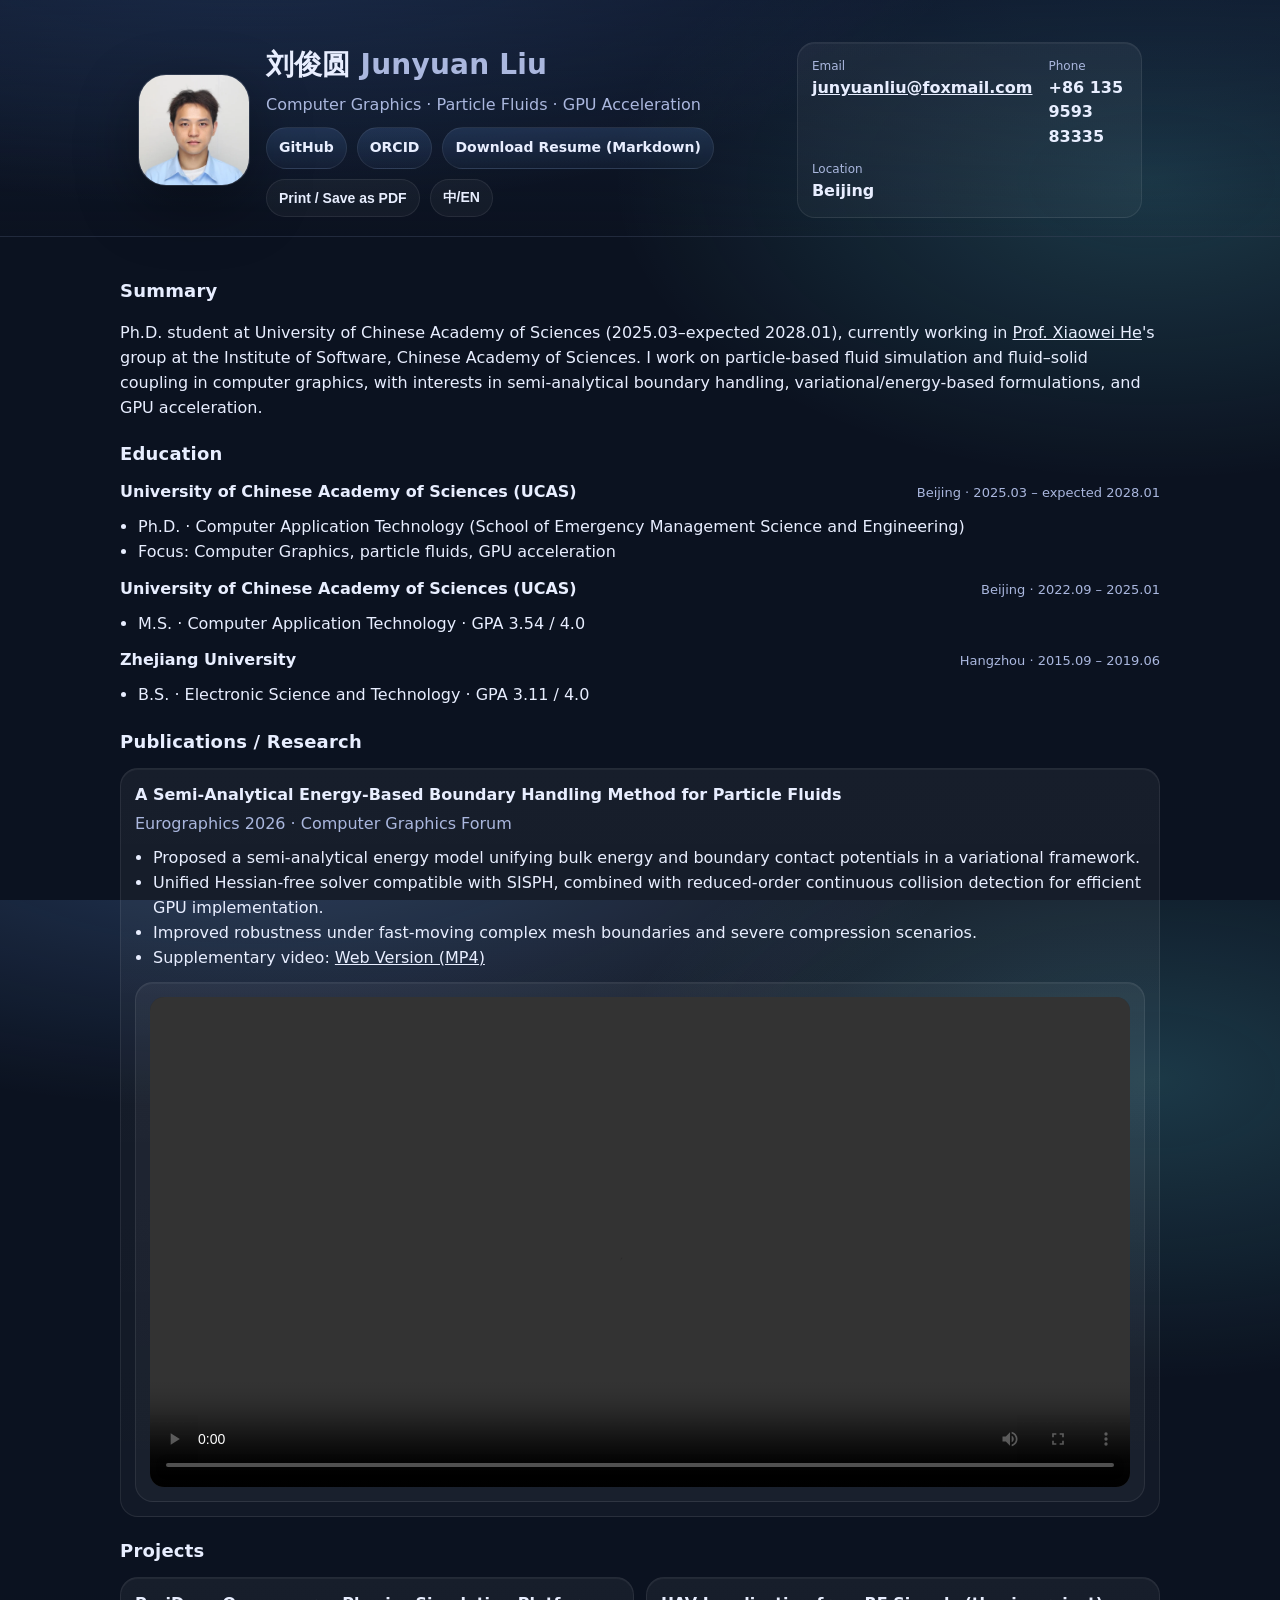
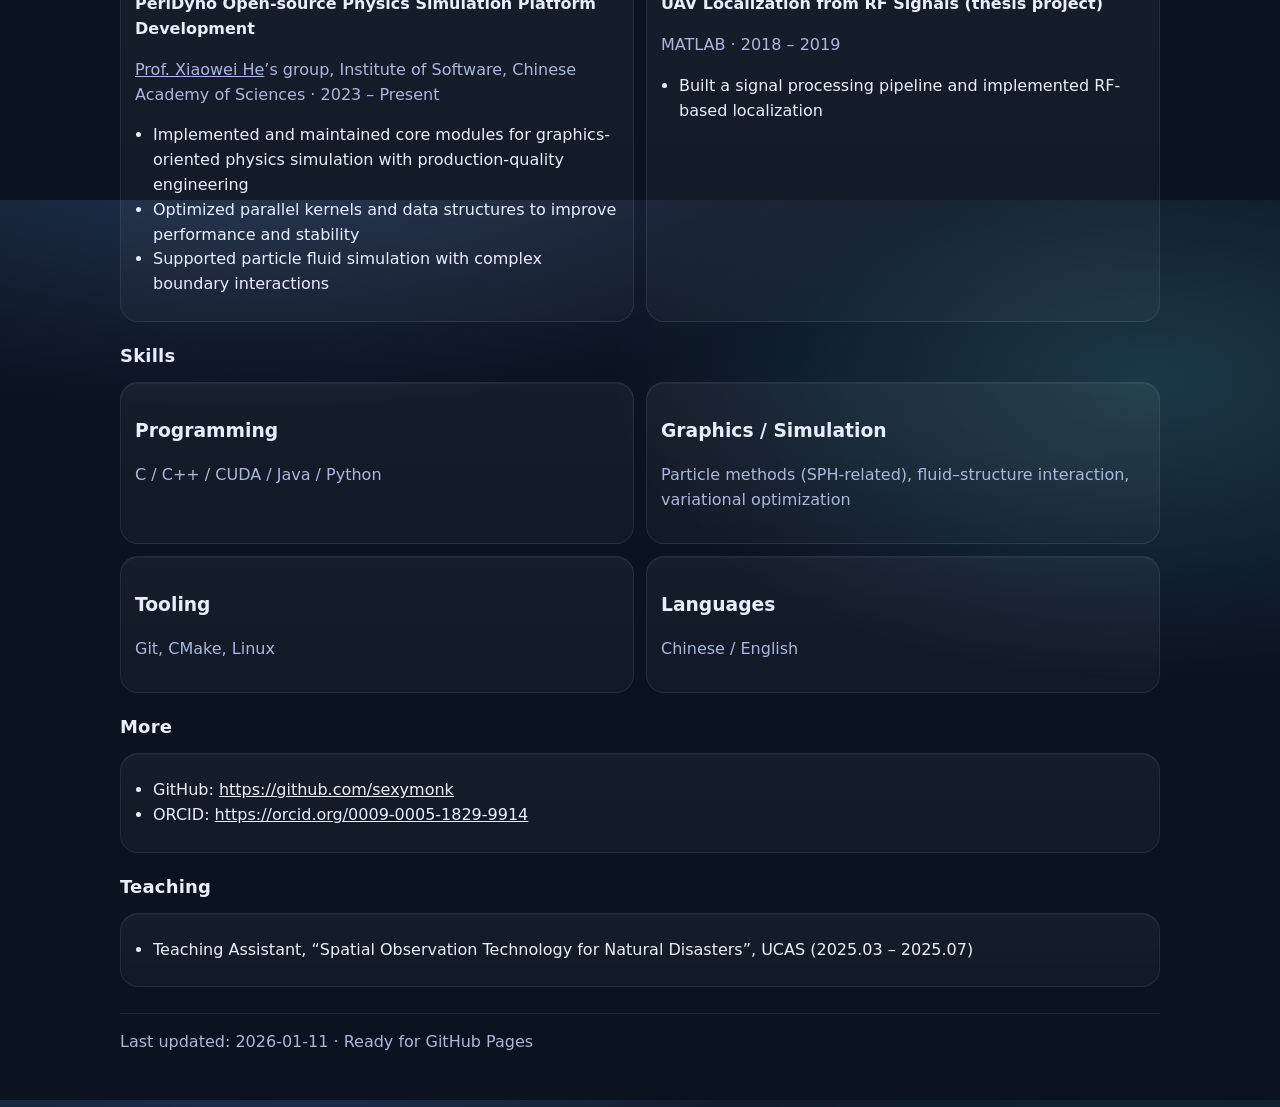
==== index.html @ b1593a85 "Add supplementary video to English page" ====
<!doctype html>
<html lang="zh-CN">
<head>
  <meta charset="utf-8" />
  <meta name="viewport" content="width=device-width,initial-scale=1" />
  <title>刘俊圆 Junyuan Liu | 简历</title>
  <meta name="description" content="刘俊圆（Junyuan Liu）的个人简历与项目展示，面向实习岗位投递。" />
  <link rel="icon" href="assets/favicon.svg" type="image/svg+xml" />
  <link rel="stylesheet" href="assets/style.css" />
</head>
<body class="lang-zh">
  <a class="skip" href="#content">跳到正文</a>

  <header class="header">
    <div class="container header-inner">
      <div class="identity">
        <img class="avatar" src="assets/avatar.webp" alt="刘俊圆头像" width="112" height="112" loading="eager" />
        <div>
          <h1 class="name">刘俊圆 <span class="muted">Junyuan Liu</span></h1>
          <p class="headline">
            <span class="lang-inline" data-lang="zh">计算机图形学 · 粒子流体仿真 · GPU 加速</span>
            <span class="lang-inline" data-lang="en">Computer Graphics · Particle Fluids · GPU Acceleration</span>
          </p>
          <div class="links">
            <a class="pill" href="https://github.com/sexymonk" target="_blank" rel="noreferrer">GitHub</a>
            <a class="pill" href="https://orcid.org/0009-0005-1829-9914" target="_blank" rel="noreferrer">ORCID</a>
            <a class="pill lang-inline" data-lang="zh" href="resume/resume.zh-CN.md" target="_blank" rel="noreferrer">下载简历（Markdown）</a>
            <a class="pill lang-inline" data-lang="en" href="resume/resume.en.md" target="_blank" rel="noreferrer">Download Resume (Markdown)</a>
            <button class="pill secondary" id="printBtn" type="button">
              <span class="lang-inline" data-lang="zh">打印 / 导出 PDF</span>
              <span class="lang-inline" data-lang="en">Print / Save as PDF</span>
            </button>
            <button class="pill secondary" id="langToggle" type="button">中/EN</button>
          </div>
        </div>
      </div>

      <div class="contact card">
        <div class="contact-grid">
          <div>
            <div class="label">
              <span class="lang-inline" data-lang="zh">邮箱</span>
              <span class="lang-inline" data-lang="en">Email</span>
            </div>
            <div class="value"><a href="mailto:junyuanliu@foxmail.com">junyuanliu@foxmail.com</a></div>
          </div>
          <div>
            <div class="label">
              <span class="lang-inline" data-lang="zh">电话</span>
              <span class="lang-inline" data-lang="en">Phone</span>
            </div>
            <div class="value">+86 135 9593 83335</div>
          </div>
          <div>
            <div class="label">
              <span class="lang-inline" data-lang="zh">城市</span>
              <span class="lang-inline" data-lang="en">Location</span>
            </div>
            <div class="value">
              <span class="lang-inline" data-lang="zh">北京</span>
              <span class="lang-inline" data-lang="en">Beijing</span>
            </div>
          </div>
        </div>
      </div>
    </div>
  </header>

  <main id="content" class="container main">
    <div class="lang-block" data-lang="zh">
      <section class="section">
        <h2>个人简介</h2>
        <p>
          中国科学院大学（UCAS）博士研究生在读（2025.03–预计 2028.01），目前在中国科学院软件研究所
          <a href="https://peridynamics.com/index.html" target="_blank" rel="noreferrer">何小伟</a>老师团队开展研究与开发。
          研究方向聚焦于计算机图形学中的粒子流体仿真与流固耦合，关注半解析边界处理、能量/变分优化框架与 GPU 加速实现；具备 C/C++/CUDA 工程实现能力与软件平台开发实践。
        </p>
      </section>

      <section class="section">
        <h2>教育经历</h2>
        <div class="timeline">
          <article class="item">
            <div class="item-head">
              <h3>中国科学院大学（University of Chinese Academy of Sciences）</h3>
              <div class="meta">北京 · 2025.03 – 预计 2028.01</div>
            </div>
            <div class="item-body">
              <ul>
                <li>博士研究生 · 计算机应用技术</li>
                <li>方向：计算机图形学、粒子流体仿真、GPU 加速</li>
              </ul>
            </div>
          </article>

          <article class="item">
            <div class="item-head">
              <h3>中国科学院大学（University of Chinese Academy of Sciences）</h3>
              <div class="meta">北京 · 2022.09 – 2025.01</div>
            </div>
            <div class="item-body">
              <ul>
                <li>硕士研究生 · 计算机应用技术 · GPA 3.54 / 4.0</li>
              </ul>
            </div>
          </article>

          <article class="item">
            <div class="item-head">
              <h3>浙江大学（Zhejiang University）</h3>
              <div class="meta">杭州 · 2015.09 – 2019.06</div>
            </div>
            <div class="item-body">
              <ul>
                <li>本科 · 电子科学与技术 · GPA 3.11 / 4.0</li>
              </ul>
            </div>
          </article>
        </div>
      </section>

      <section class="section">
        <h2>科研 / 论文</h2>
        <article class="card publication">
          <div class="pub-title">A Semi-Analytical Energy-Based Boundary Handling Method for Particle Fluids</div>
          <div class="pub-meta">Eurographics 2026 · Computer Graphics Forum</div>
          <ul class="pub-points">
            <li>提出半解析能量模型，将流体体能与边界接触势统一在变分框架内。</li>
            <li>与 SISPH 兼容的 Hessian-free 统一求解器 + 降阶连续碰撞检测，支持 GPU 高效实现。</li>
            <li>在复杂移动网格与强压缩场景下提升稳健性与抗穿透表现。</li>
            <li>
              补充视频：
              <a href="media/supplementary.web.mp4" target="_blank" rel="noreferrer">Web Version (MP4)</a>
            </li>
          </ul>

          <div class="video card" style="margin-top:12px">
            <video controls preload="metadata" style="width:100%; border-radius:14px; display:block; background:rgba(0,0,0,.2)">
              <source src="media/supplementary.web.mp4" type="video/mp4" />
            </video>
          </div>
        </article>
      </section>

      <section class="section">
        <h2>项目经历</h2>
        <div class="grid">
          <article class="card project">
            <h3>PeriDyno 开源物理仿真平台开发</h3>
            <p class="muted">中国科学院软件研究所 <a href="https://peridynamics.com/index.html" target="_blank" rel="noreferrer">何小伟</a>老师团队 · 2023 – 至今</p>
            <ul>
              <li>围绕图形学物理仿真需求，实现与维护核心模块，并完成工程化落地</li>
              <li>面向并行计算与数据结构进行优化，提升仿真效率与稳定性</li>
              <li>支持粒子流体与复杂边界/碰撞交互场景</li>
            </ul>
          </article>
          <article class="card project">
            <h3>无人机定位研究与实现（学业论文）</h3>
            <p class="muted">MATLAB · 2018 – 2019</p>
            <ul>
              <li>对射频信号进行处理，搭建定位计算流程并完成实现</li>
            </ul>
          </article>
        </div>
      </section>

      <section class="section">
        <h2>技能</h2>
        <div class="grid">
          <article class="card">
            <h3>编程</h3>
            <p class="muted">C / C++ / CUDA / Java / Python</p>
          </article>
          <article class="card">
            <h3>图形 / 仿真</h3>
            <p class="muted">粒子法（SPH 相关）、流固耦合、数值优化/变分求解</p>
          </article>
          <article class="card">
            <h3>工程工具</h3>
            <p class="muted">Git、CMake、Linux</p>
          </article>
          <article class="card">
            <h3>语言</h3>
            <p class="muted">中文 / 英文</p>
          </article>
        </div>
      </section>

      <section class="section">
        <h2>补充信息</h2>
        <div class="card">
          <ul>
            <li>GitHub：<a href="https://github.com/sexymonk" target="_blank" rel="noreferrer">https://github.com/sexymonk</a></li>
            <li>ORCID：<a href="https://orcid.org/0009-0005-1829-9914" target="_blank" rel="noreferrer">https://orcid.org/0009-0005-1829-9914</a></li>
          </ul>
        </div>
      </section>

      <section class="section">
        <h2>助教经历</h2>
        <div class="card">
          <ul>
            <li>中国科学院大学《自然灾害空间观测技术》课程助教（2025.03 – 2025.07）</li>
          </ul>
        </div>
      </section>
    </div>

    <div class="lang-block" data-lang="en">
      <section class="section">
        <h2>Summary</h2>
        <p>
          Ph.D. student at University of Chinese Academy of Sciences (2025.03–expected 2028.01), currently working in
          <a href="https://peridynamics.com/index.html" target="_blank" rel="noreferrer">Prof. Xiaowei He</a>'s group at the Institute of Software, Chinese Academy of Sciences.
          I work on particle-based fluid simulation and fluid–solid coupling in computer graphics,
          with interests in semi-analytical boundary handling, variational/energy-based formulations, and GPU acceleration.
        </p>
      </section>

      <section class="section">
        <h2>Education</h2>
        <div class="timeline">
          <article class="item">
            <div class="item-head">
              <h3>University of Chinese Academy of Sciences (UCAS)</h3>
              <div class="meta">Beijing · 2025.03 – expected 2028.01</div>
            </div>
            <div class="item-body">
              <ul>
                <li>Ph.D. · Computer Application Technology (School of Emergency Management Science and Engineering)</li>
                <li>Focus: Computer Graphics, particle fluids, GPU acceleration</li>
              </ul>
            </div>
          </article>

          <article class="item">
            <div class="item-head">
              <h3>University of Chinese Academy of Sciences (UCAS)</h3>
              <div class="meta">Beijing · 2022.09 – 2025.01</div>
            </div>
            <div class="item-body">
              <ul>
                <li>M.S. · Computer Application Technology · GPA 3.54 / 4.0</li>
              </ul>
            </div>
          </article>

          <article class="item">
            <div class="item-head">
              <h3>Zhejiang University</h3>
              <div class="meta">Hangzhou · 2015.09 – 2019.06</div>
            </div>
            <div class="item-body">
              <ul>
                <li>B.S. · Electronic Science and Technology · GPA 3.11 / 4.0</li>
              </ul>
            </div>
          </article>
        </div>
      </section>

      <section class="section">
        <h2>Publications / Research</h2>
        <article class="card publication">
          <div class="pub-title">A Semi-Analytical Energy-Based Boundary Handling Method for Particle Fluids</div>
          <div class="pub-meta">Eurographics 2026 · Computer Graphics Forum</div>
          <ul class="pub-points">
            <li>Proposed a semi-analytical energy model unifying bulk energy and boundary contact potentials in a variational framework.</li>
            <li>Unified Hessian-free solver compatible with SISPH, combined with reduced-order continuous collision detection for efficient GPU implementation.</li>
            <li>Improved robustness under fast-moving complex mesh boundaries and severe compression scenarios.</li>
            <li>
              Supplementary video:
              <a href="media/supplementary.web.mp4" target="_blank" rel="noreferrer">Web Version (MP4)</a>
            </li>
          </ul>

          <div class="video card" style="margin-top:12px">
            <video controls preload="metadata" style="width:100%; border-radius:14px; display:block; background:rgba(0,0,0,.2)">
              <source src="media/supplementary.web.mp4" type="video/mp4" />
            </video>
          </div>
        </article>
      </section>

      <section class="section">
        <h2>Projects</h2>
        <div class="grid">
          <article class="card project">
            <h3>PeriDyno Open-source Physics Simulation Platform Development</h3>
            <p class="muted"><a href="https://peridynamics.com/index.html" target="_blank" rel="noreferrer">Prof. Xiaowei He</a>’s group, Institute of Software, Chinese Academy of Sciences · 2023 – Present</p>
            <ul>
              <li>Implemented and maintained core modules for graphics-oriented physics simulation with production-quality engineering</li>
              <li>Optimized parallel kernels and data structures to improve performance and stability</li>
              <li>Supported particle fluid simulation with complex boundary interactions</li>
            </ul>
          </article>
          <article class="card project">
            <h3>UAV Localization from RF Signals (thesis project)</h3>
            <p class="muted">MATLAB · 2018 – 2019</p>
            <ul>
              <li>Built a signal processing pipeline and implemented RF-based localization</li>
            </ul>
          </article>
        </div>
      </section>

      <section class="section">
        <h2>Skills</h2>
        <div class="grid">
          <article class="card">
            <h3>Programming</h3>
            <p class="muted">C / C++ / CUDA / Java / Python</p>
          </article>
          <article class="card">
            <h3>Graphics / Simulation</h3>
            <p class="muted">Particle methods (SPH-related), fluid–structure interaction, variational optimization</p>
          </article>
          <article class="card">
            <h3>Tooling</h3>
            <p class="muted">Git, CMake, Linux</p>
          </article>
          <article class="card">
            <h3>Languages</h3>
            <p class="muted">Chinese / English</p>
          </article>
        </div>
      </section>

      <section class="section">
        <h2>More</h2>
        <div class="card">
          <ul>
            <li>GitHub: <a href="https://github.com/sexymonk" target="_blank" rel="noreferrer">https://github.com/sexymonk</a></li>
            <li>ORCID: <a href="https://orcid.org/0009-0005-1829-9914" target="_blank" rel="noreferrer">https://orcid.org/0009-0005-1829-9914</a></li>
          </ul>
        </div>
      </section>

      <section class="section">
        <h2>Teaching</h2>
        <div class="card">
          <ul>
            <li>Teaching Assistant, “Spatial Observation Technology for Natural Disasters”, UCAS (2025.03 – 2025.07)</li>
          </ul>
        </div>
      </section>
    </div>

    <footer class="footer">
      <div class="muted">
        <span class="lang-inline" data-lang="zh">最后更新：2026-01-11 · 可直接部署到 GitHub Pages</span>
        <span class="lang-inline" data-lang="en">Last updated: 2026-01-11 · Ready for GitHub Pages</span>
      </div>
    </footer>
  </main>

  <script src="assets/main.js"></script>
</body>
</html>
---- assets/style.css ----
:root{
  --bg:#0b1220;
  --panel:#0f1b33;
  --card:#121f3b;
  --text:#e8eeff;
  --muted:#aab7de;
  --accent:#6ea8fe;
  --accent2:#67e8f9;
  --border:rgba(255,255,255,.08);
  --shadow:0 20px 60px rgba(0,0,0,.35);
  --radius:18px;
  --max:1040px;
  --mono: ui-monospace, SFMono-Regular, Menlo, Monaco, Consolas, "Liberation Mono", "Courier New", monospace;
  --sans: ui-sans-serif, system-ui, -apple-system, Segoe UI, Roboto, "Helvetica Neue", Arial, "Noto Sans", "Liberation Sans", sans-serif;
}

*{box-sizing:border-box}
html,body{height:100%}
body{
  margin:0;
  font-family:var(--sans);
  color:var(--text);
  background:
    radial-gradient(1200px 500px at 20% -10%, rgba(110,168,254,.25), transparent 60%),
    radial-gradient(900px 500px at 90% 20%, rgba(103,232,249,.18), transparent 60%),
    var(--bg);
  line-height:1.55;
}

a{color:inherit}

.skip{
  position:absolute; left:-9999px; top:auto; width:1px; height:1px; overflow:hidden;
}
.skip:focus{
  left:16px; top:16px; width:auto; height:auto; padding:10px 12px;
  background:var(--card); border:1px solid var(--border); border-radius:12px;
}

.container{max-width:var(--max); margin:0 auto; padding:0 18px}

.header{
  padding:42px 0 18px;
  border-bottom:1px solid var(--border);
  background: linear-gradient(180deg, rgba(18,31,59,.45), rgba(18,31,59,0));
}

.header-inner{
  display:grid;
  grid-template-columns: 1.3fr .7fr;
  gap:18px;
  align-items:stretch;
}

.identity{
  display:flex;
  gap:16px;
  align-items:center;
}

.avatar{
  width:112px; height:112px;
  border-radius:28px;
  border:1px solid var(--border);
  box-shadow:var(--shadow);
  object-fit:cover;
  background:rgba(255,255,255,.04);
}

.name{margin:0; font-size:28px; letter-spacing:.2px}
.headline{margin:6px 0 10px; color:var(--muted)}

.links{display:flex; flex-wrap:wrap; gap:10px}

.pill{
  appearance:none;
  border:1px solid var(--border);
  background: linear-gradient(180deg, rgba(110,168,254,.16), rgba(110,168,254,.05));
  color:var(--text);
  padding:9px 12px;
  border-radius:999px;
  text-decoration:none;
  font-weight:600;
  font-size:14px;
  cursor:pointer;
}
.pill.secondary{background:rgba(255,255,255,.04)}
.pill:hover{border-color:rgba(255,255,255,.18)}

.main{padding:22px 0 52px}
.section{margin:18px 0 20px}
.section h2{margin:0 0 12px; font-size:18px; letter-spacing:.2px}

.card{
  background: linear-gradient(180deg, rgba(255,255,255,.05), rgba(255,255,255,.03));
  border:1px solid var(--border);
  border-radius:var(--radius);
  padding:14px 14px;
  box-shadow: 0 1px 0 rgba(255,255,255,.05) inset;
}

.muted{color:var(--muted)}
.todo{font-family:var(--mono); color: #ffd08a}

.contact{display:flex; align-items:center}
.contact-grid{
  display:grid;
  grid-template-columns: 1fr 1fr;
  gap:10px 16px;
  width:100%;
}
.label{font-size:12px; color:var(--muted)}
.value{font-weight:650}

.timeline .item{margin-bottom:12px}
.item-head{display:flex; justify-content:space-between; gap:12px; align-items:baseline}
.item-head h3{margin:0; font-size:16px}
.meta{font-size:13px; color:var(--muted)}

.grid{
  display:grid;
  grid-template-columns: repeat(2, minmax(0, 1fr));
  gap:12px;
}

.project h3{margin:0 0 6px; font-size:16px}

.publication .pub-title{font-weight:750}
.publication .pub-meta{margin-top:4px; color:var(--muted)}
.pub-points{margin:10px 0 0; padding-left:18px}

ul{margin:10px 0; padding-left:18px}

.footer{margin-top:26px; padding-top:16px; border-top:1px solid var(--border)}

/* Language toggle */
.lang-inline{display:none}
.lang-block{display:none}
body.lang-zh .lang-inline[data-lang="zh"],
body.lang-zh .lang-block[data-lang="zh"]{display:initial}
body.lang-en .lang-inline[data-lang="en"],
body.lang-en .lang-block[data-lang="en"]{display:initial}

/* Make block wrappers behave as blocks */
body.lang-zh .lang-block[data-lang="zh"],
body.lang-en .lang-block[data-lang="en"]{display:block}

@media (max-width: 860px){
  .header-inner{grid-template-columns:1fr}
  .contact-grid{grid-template-columns:1fr 1fr}
}
@media (max-width: 520px){
  .identity{align-items:flex-start}
  .avatar{width:88px; height:88px; border-radius:22px}
  .grid{grid-template-columns:1fr}
  .contact-grid{grid-template-columns:1fr}
}

@media print{
  :root{--bg:#ffffff; --text:#111827; --muted:#4b5563; --border:rgba(0,0,0,.12)}
  body{background:#fff}
  .pill, .skip{display:none !important}
  .header{border-bottom:1px solid var(--border); background:none}
  .card{box-shadow:none}
  a{text-decoration:none}
}
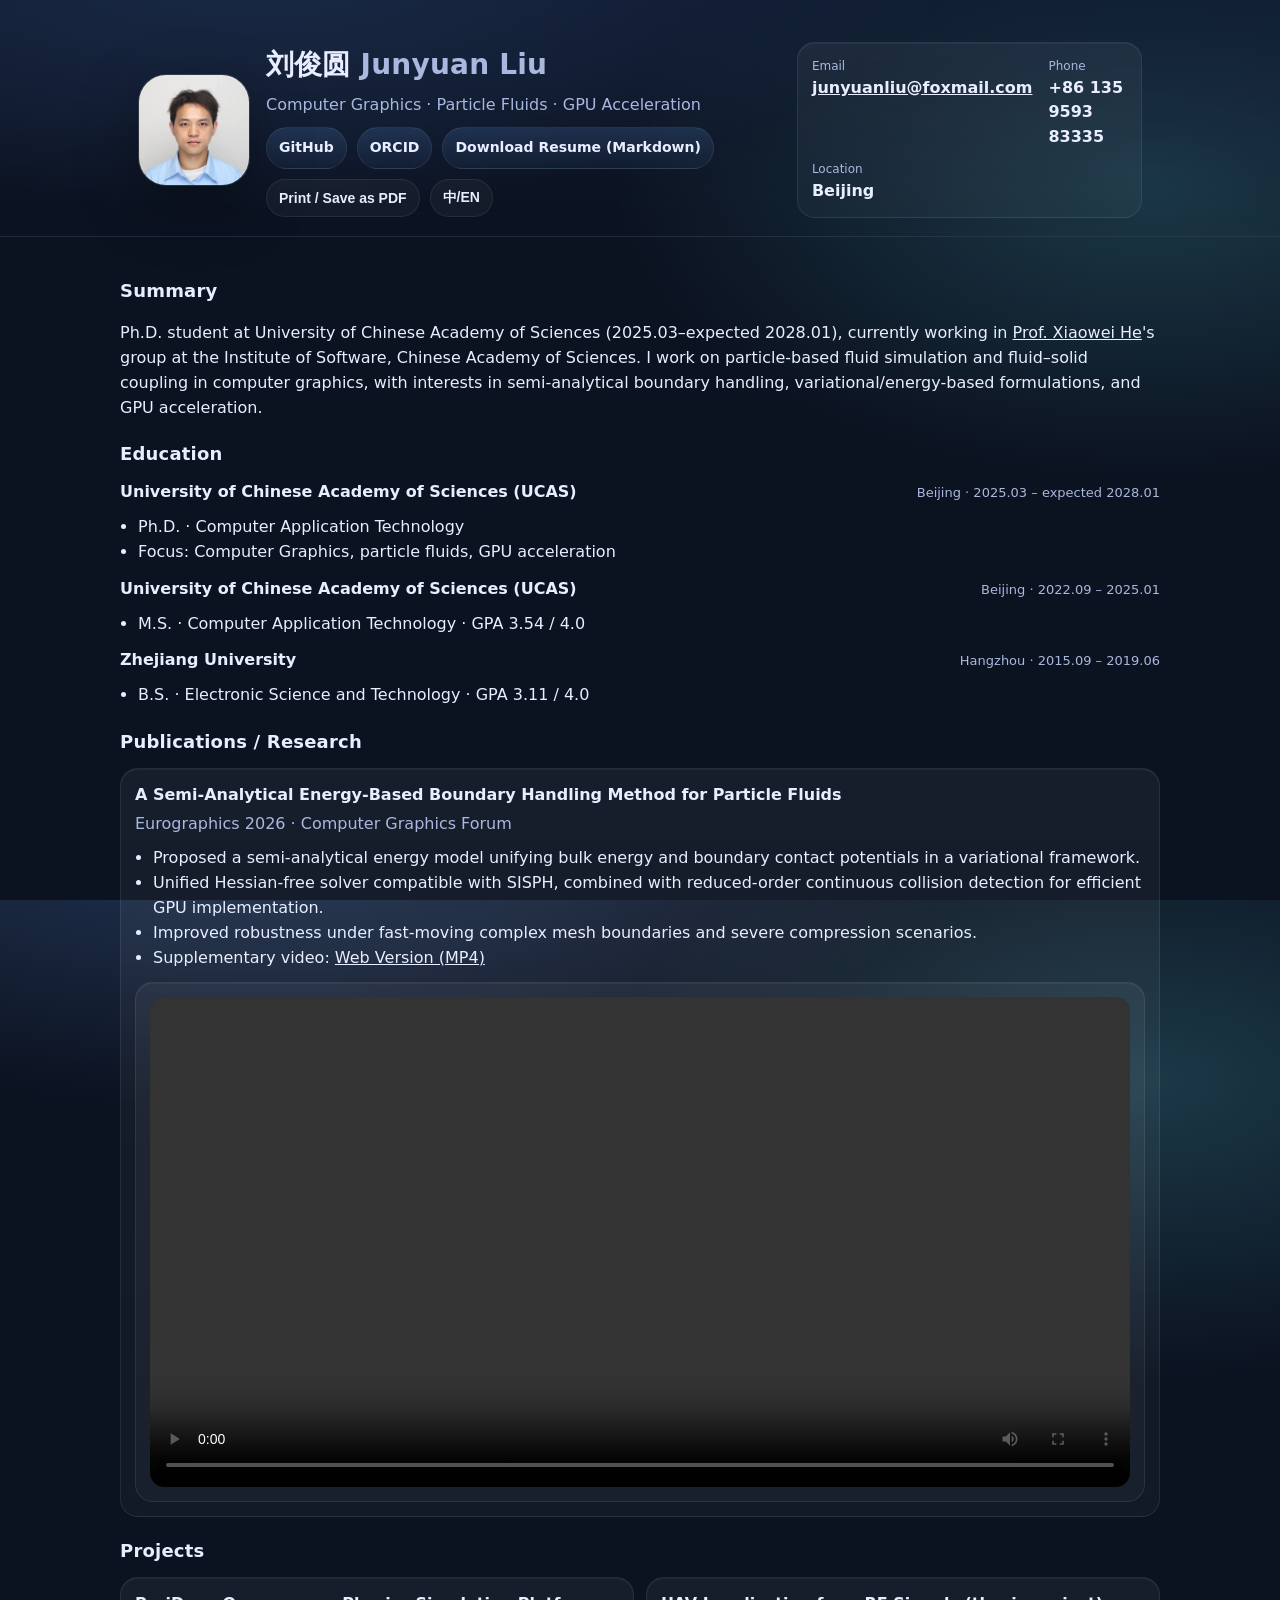
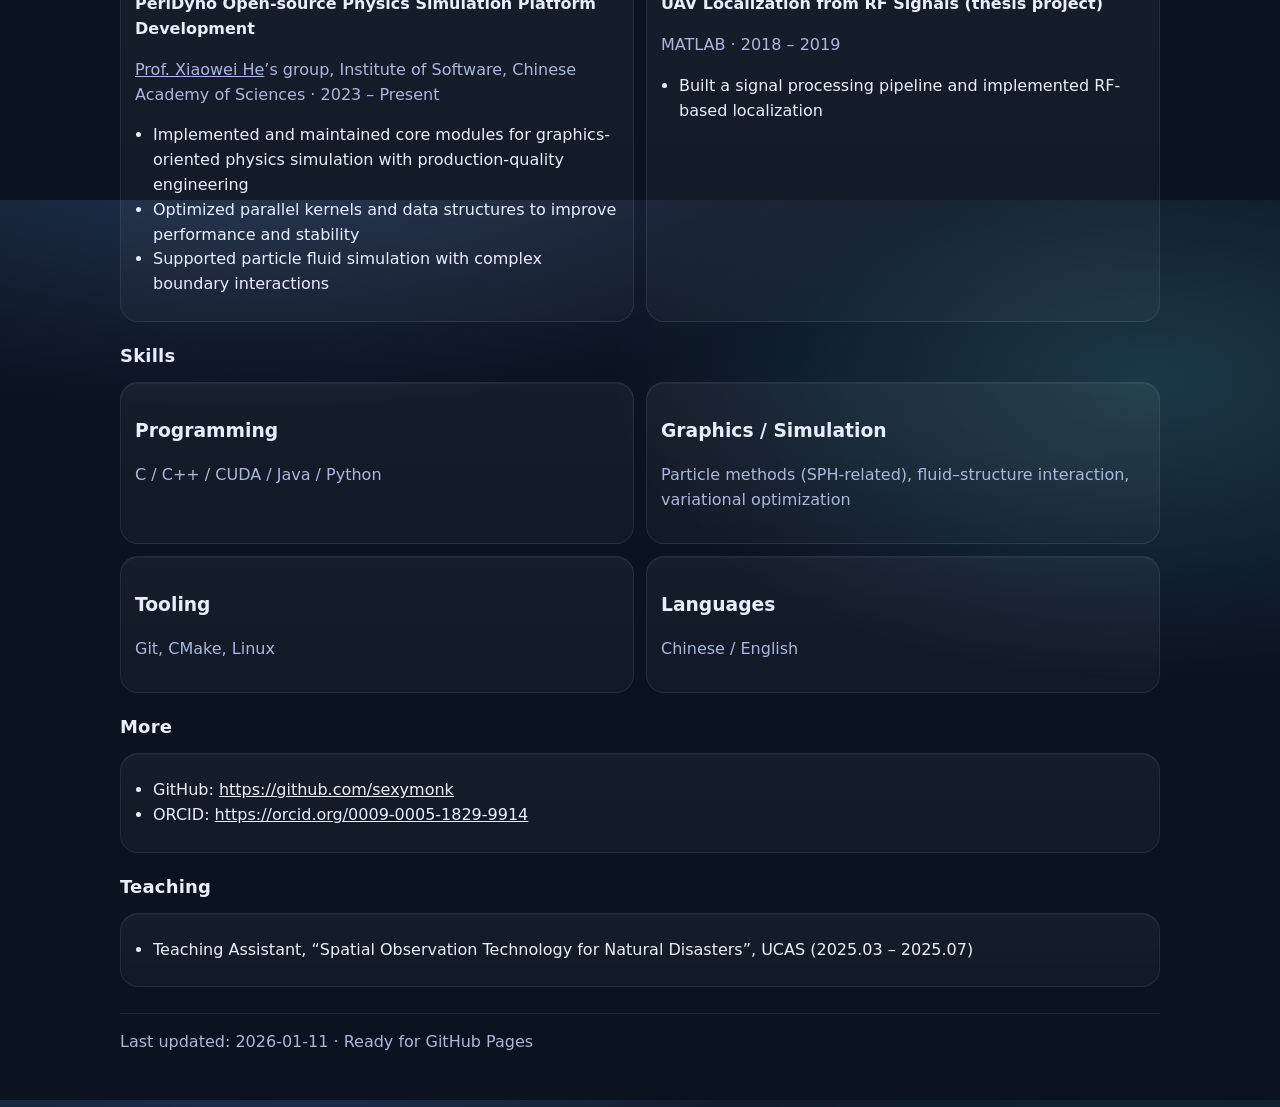
==== commit dabe4e35: "Remove college/school info" ====
--- a/index.html
+++ b/index.html
@@ -227,7 +227,7 @@
             </div>
             <div class="item-body">
               <ul>
-                <li>Ph.D. · Computer Application Technology (School of Emergency Management Science and Engineering)</li>
+                <li>Ph.D. · Computer Application Technology</li>
                 <li>Focus: Computer Graphics, particle fluids, GPU acceleration</li>
               </ul>
             </div>
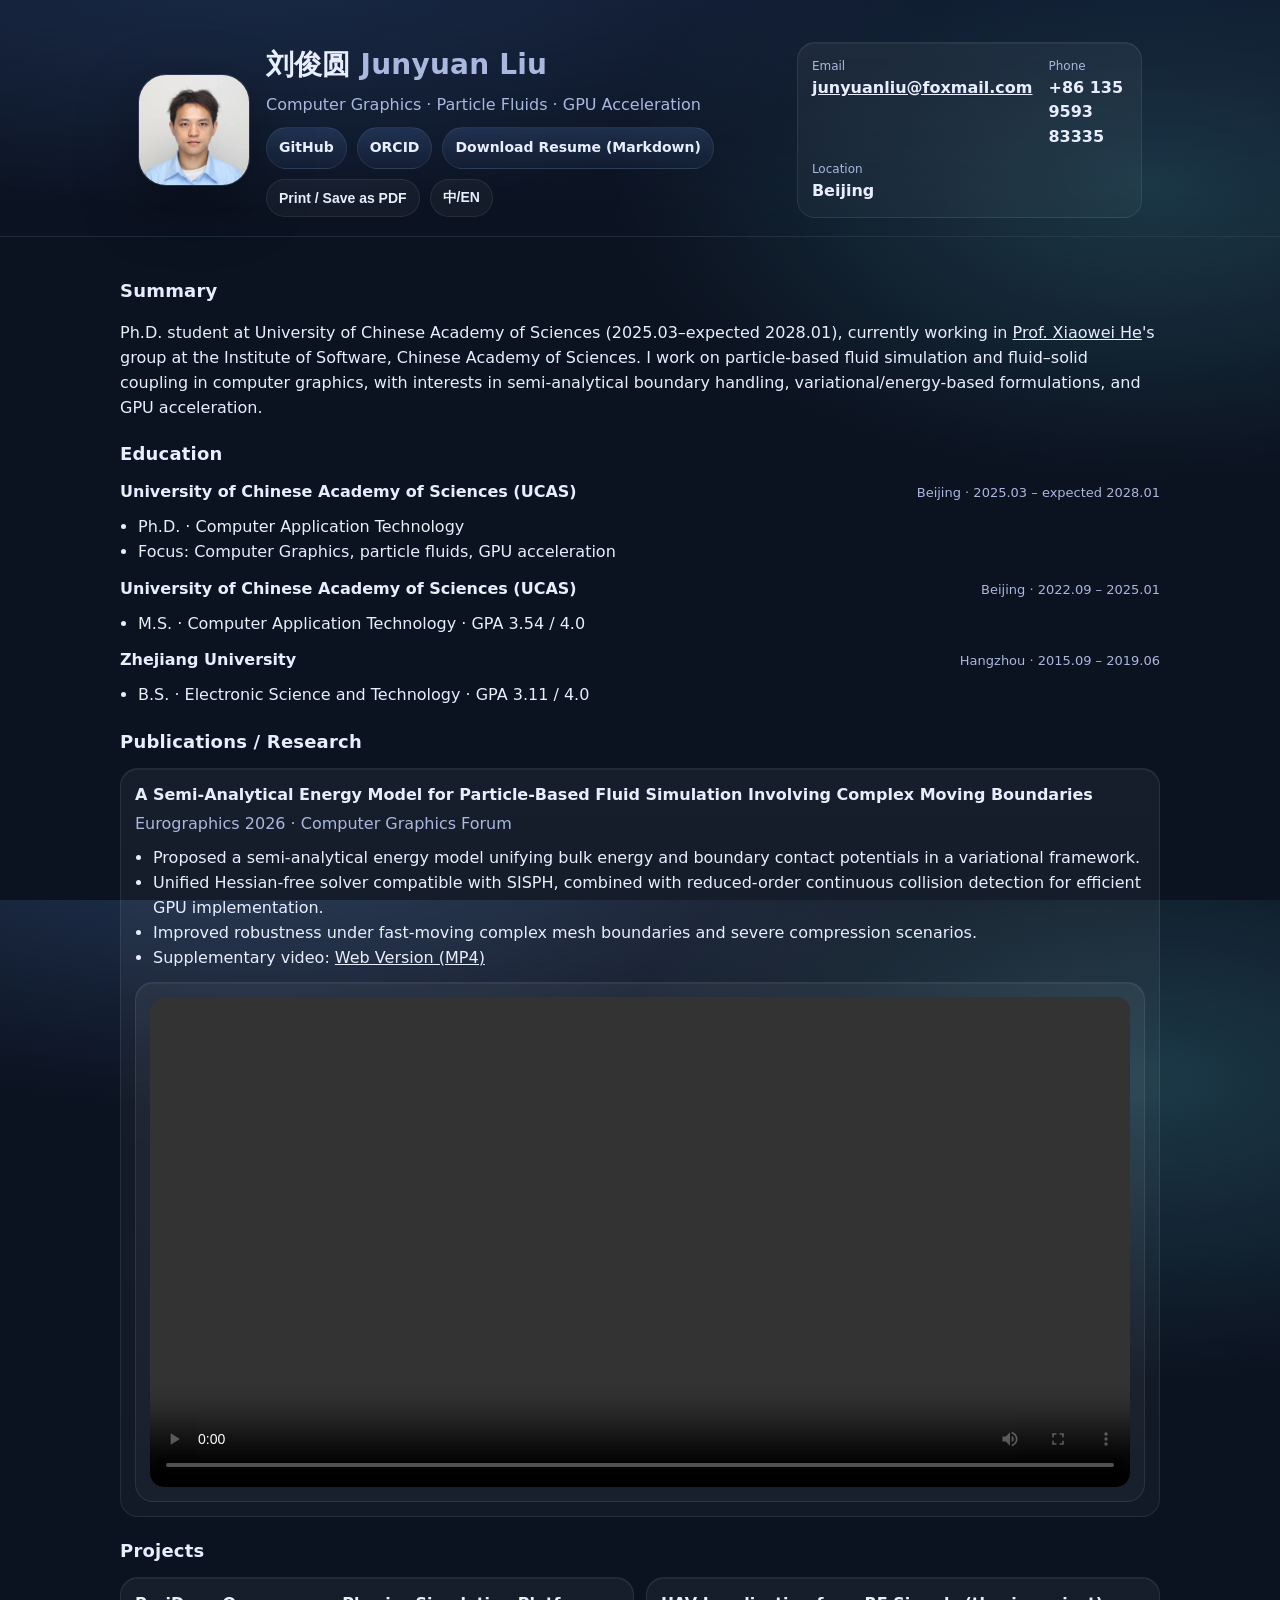
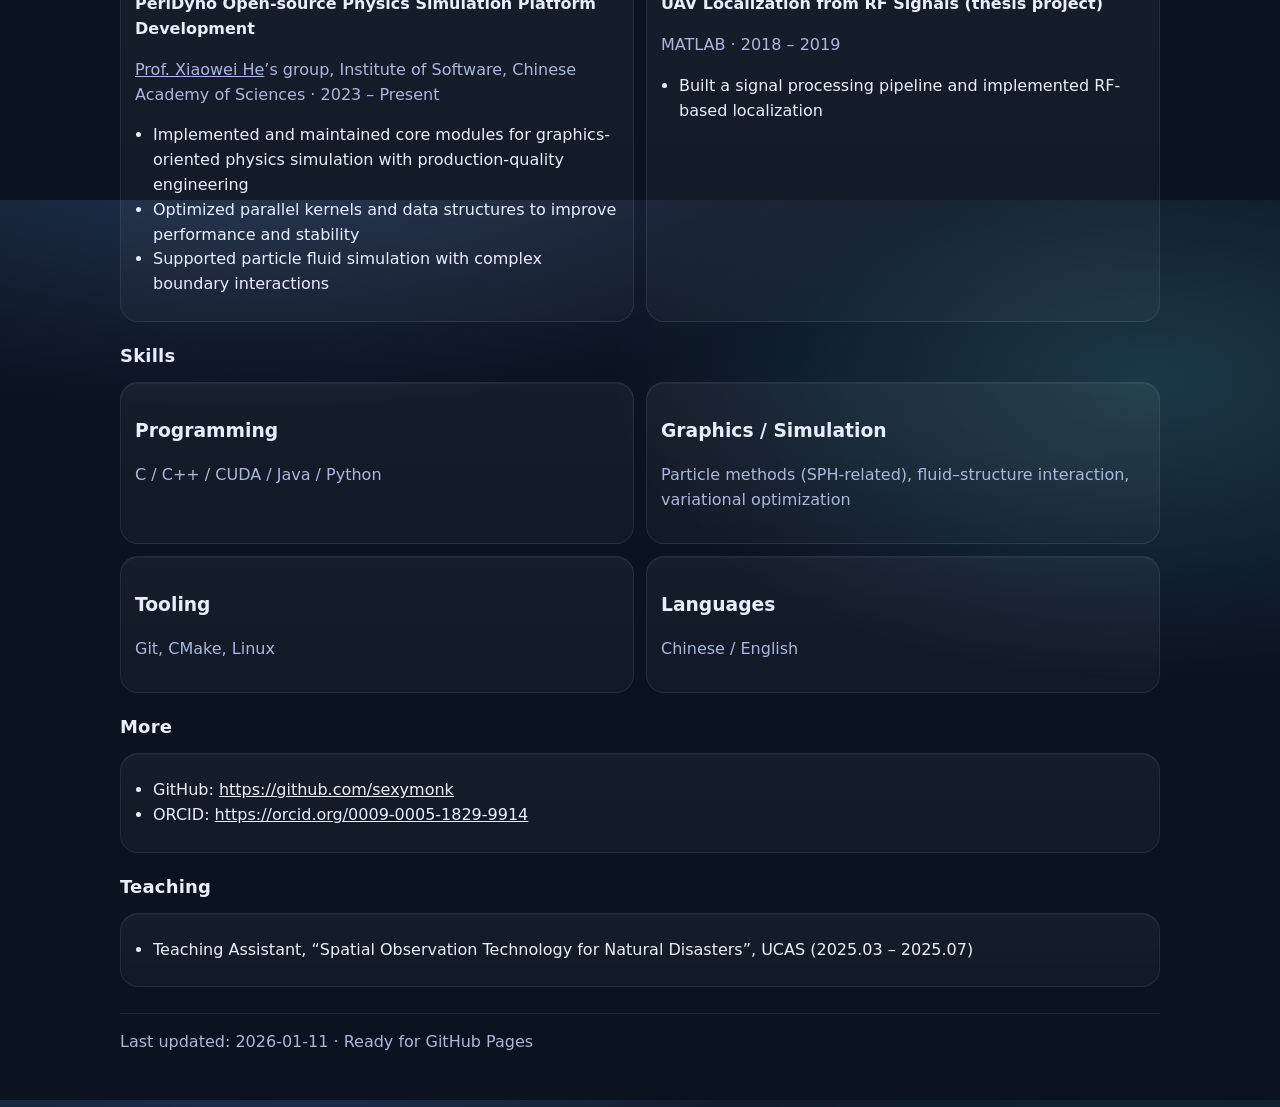
==== commit 4825a7f3: "Update publication title" ====
--- a/index.html
+++ b/index.html
@@ -122,7 +122,7 @@
       <section class="section">
         <h2>科研 / 论文</h2>
         <article class="card publication">
-          <div class="pub-title">A Semi-Analytical Energy-Based Boundary Handling Method for Particle Fluids</div>
+          <div class="pub-title">A Semi-Analytical Energy Model for Particle-Based Fluid Simulation Involving Complex Moving Boundaries</div>
           <div class="pub-meta">Eurographics 2026 · Computer Graphics Forum</div>
           <ul class="pub-points">
             <li>提出半解析能量模型，将流体体能与边界接触势统一在变分框架内。</li>
@@ -262,7 +262,7 @@
       <section class="section">
         <h2>Publications / Research</h2>
         <article class="card publication">
-          <div class="pub-title">A Semi-Analytical Energy-Based Boundary Handling Method for Particle Fluids</div>
+          <div class="pub-title">A Semi-Analytical Energy Model for Particle-Based Fluid Simulation Involving Complex Moving Boundaries</div>
           <div class="pub-meta">Eurographics 2026 · Computer Graphics Forum</div>
           <ul class="pub-points">
             <li>Proposed a semi-analytical energy model unifying bulk energy and boundary contact potentials in a variational framework.</li>
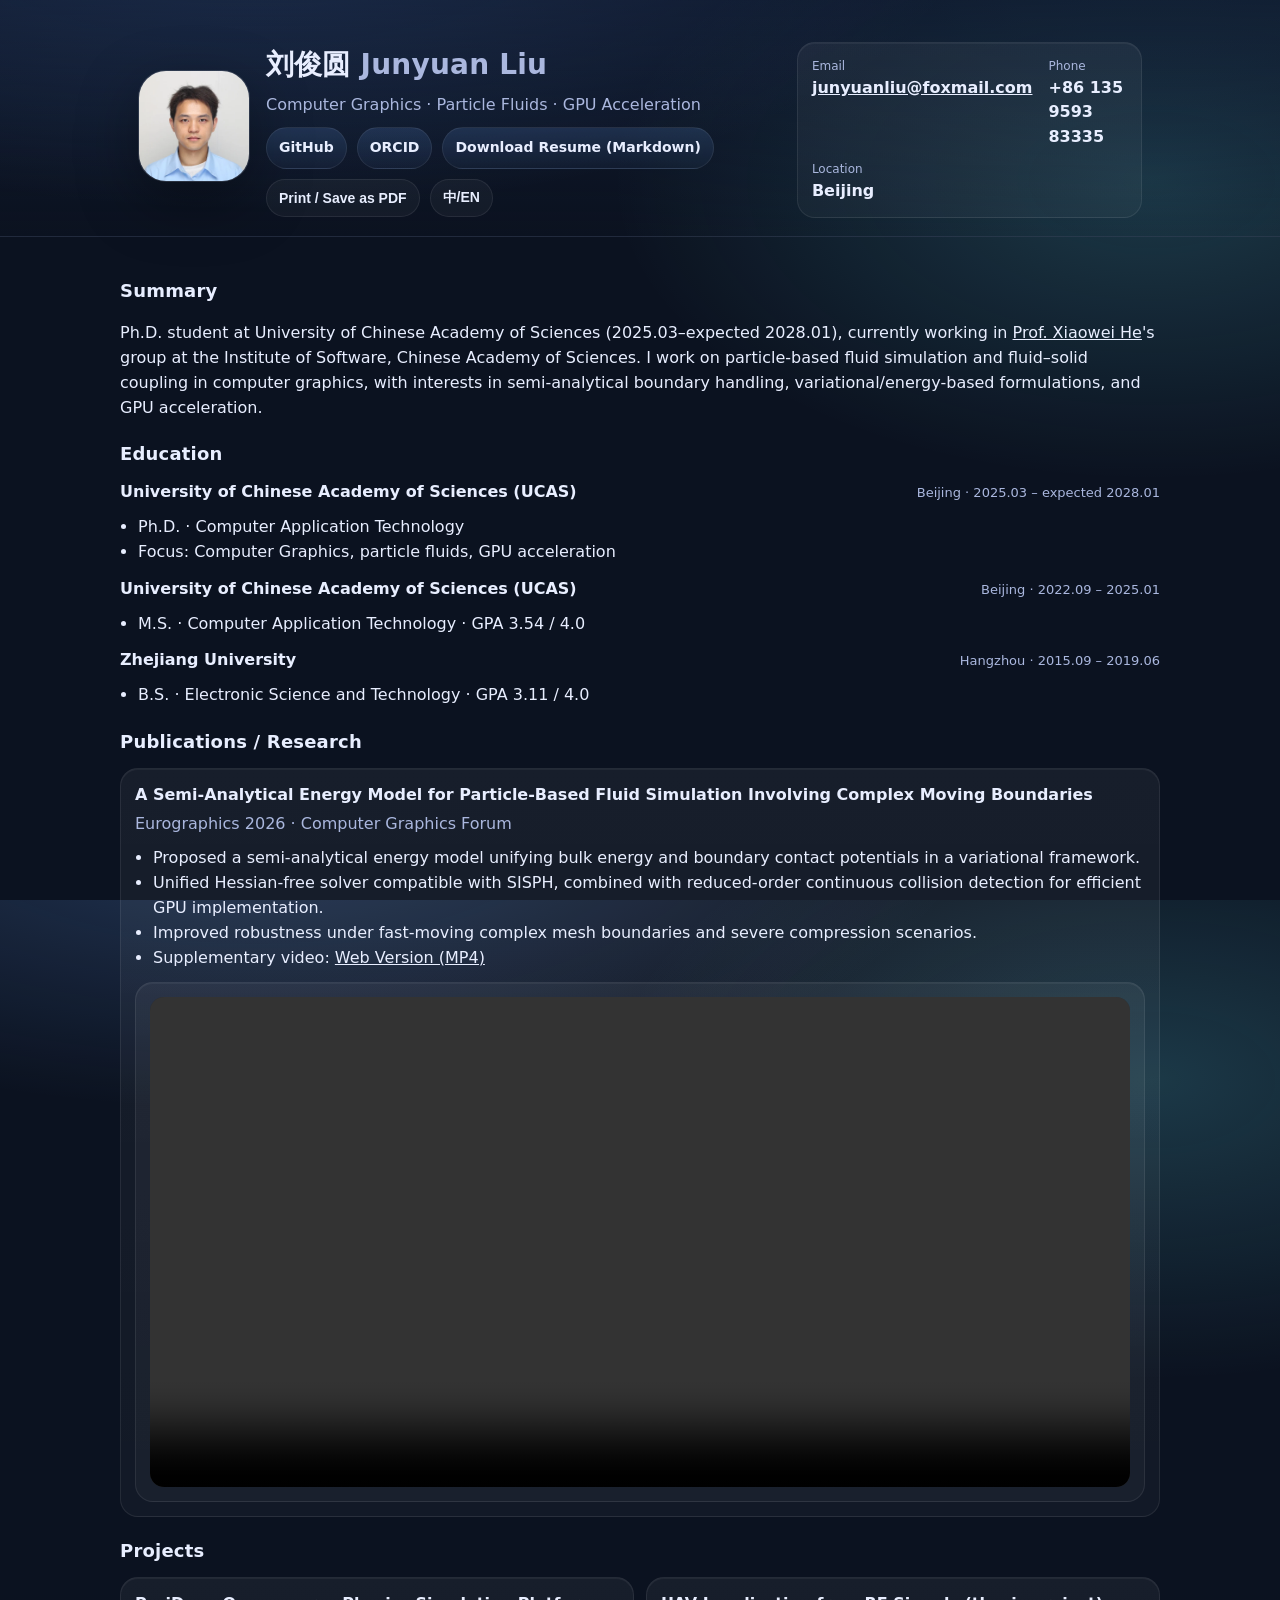
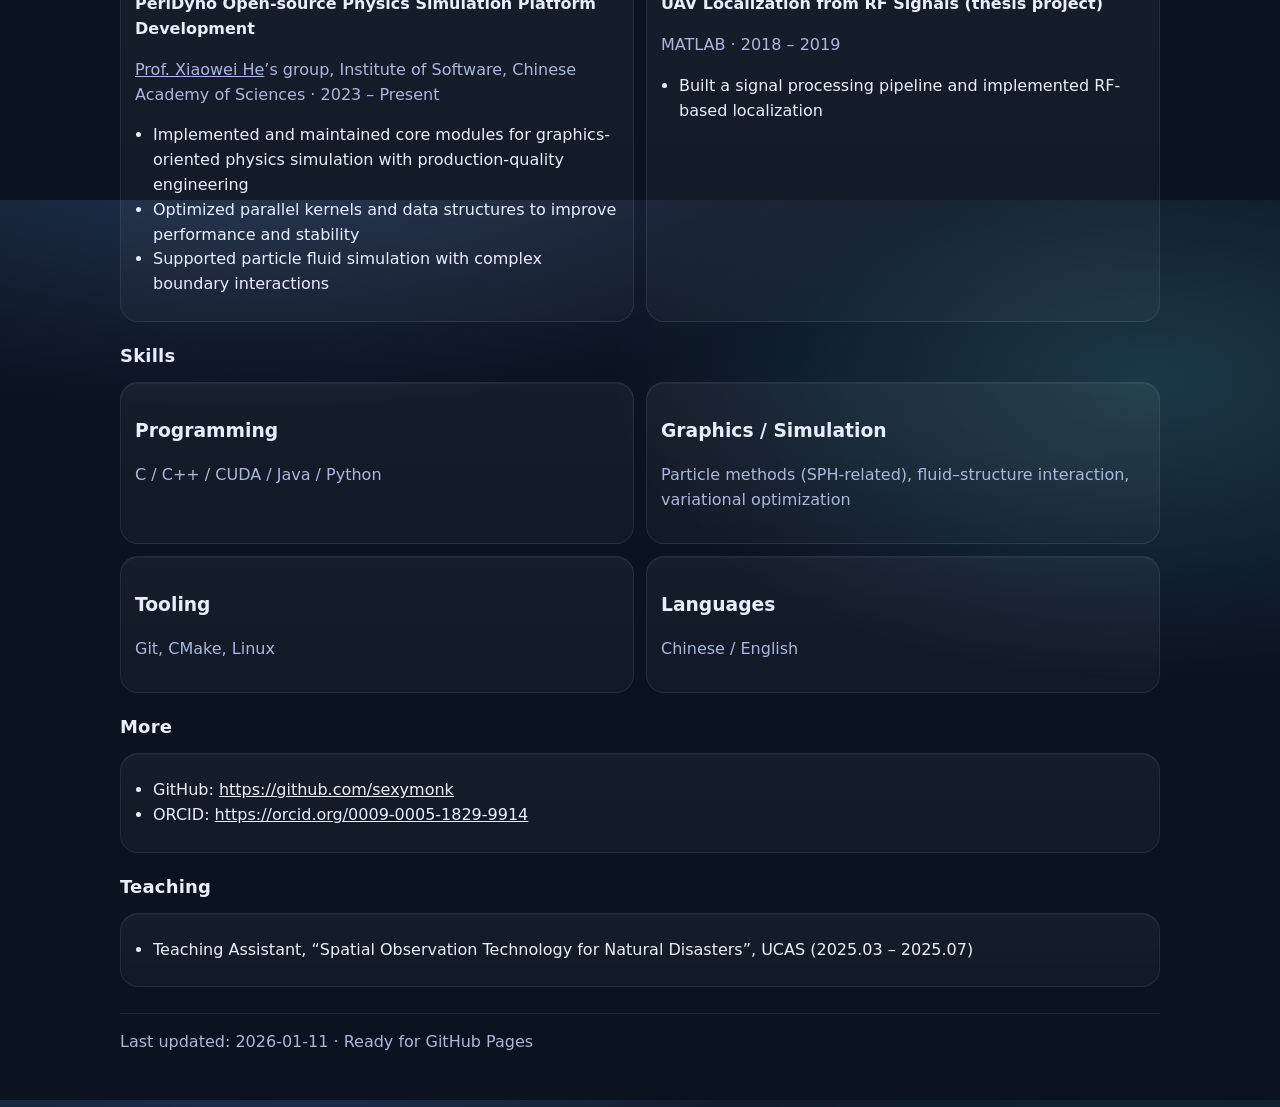
==== commit d21ca647: "fix website displaying" ====
--- a/index.html
+++ b/index.html
@@ -14,7 +14,10 @@
   <header class="header">
     <div class="container header-inner">
       <div class="identity">
-        <img class="avatar" src="assets/avatar.webp" alt="刘俊圆头像" width="112" height="112" loading="eager" />
+        <picture>
+          <source srcset="assets/avatar.webp?v=20260112" type="image/webp" />
+          <img class="avatar" src="assets/avatar.png?v=20260112" alt="刘俊圆头像" width="112" height="112" loading="eager" />
+        </picture>
         <div>
           <h1 class="name">刘俊圆 <span class="muted">Junyuan Liu</span></h1>
           <p class="headline">
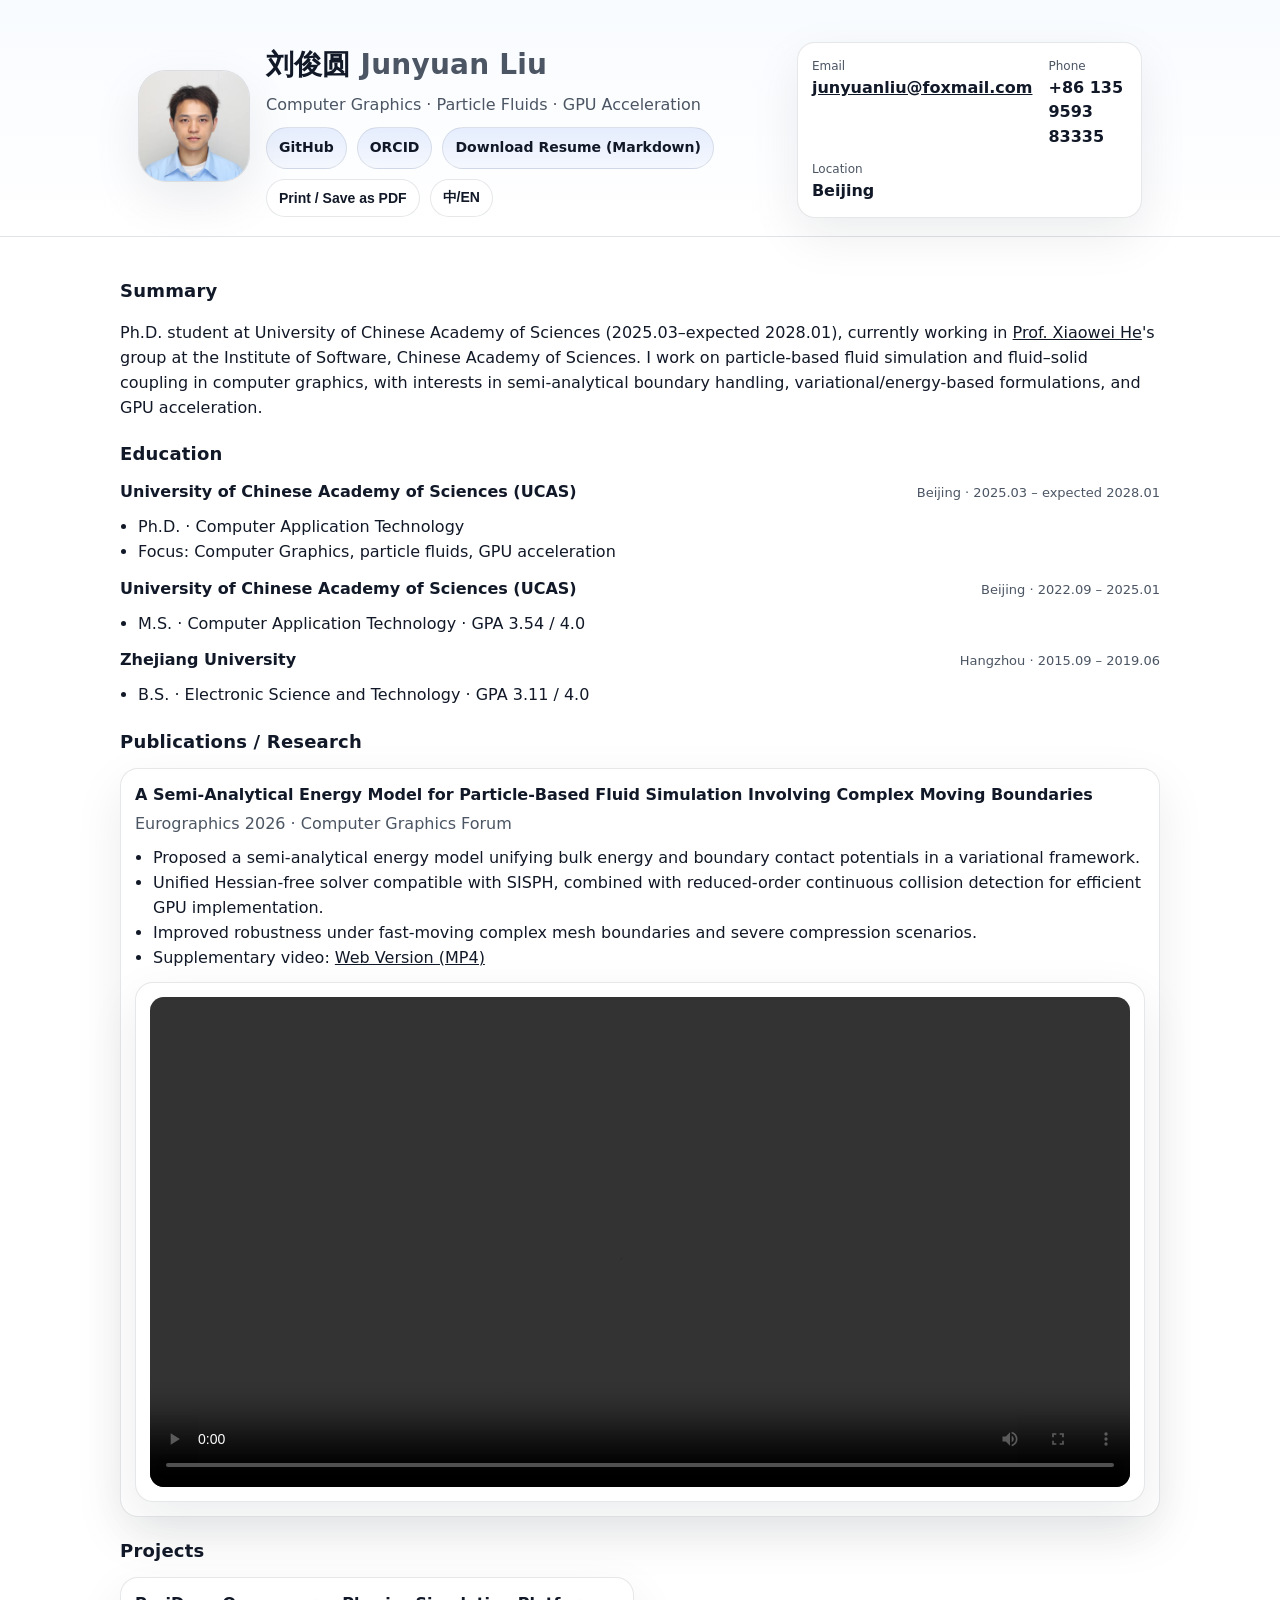
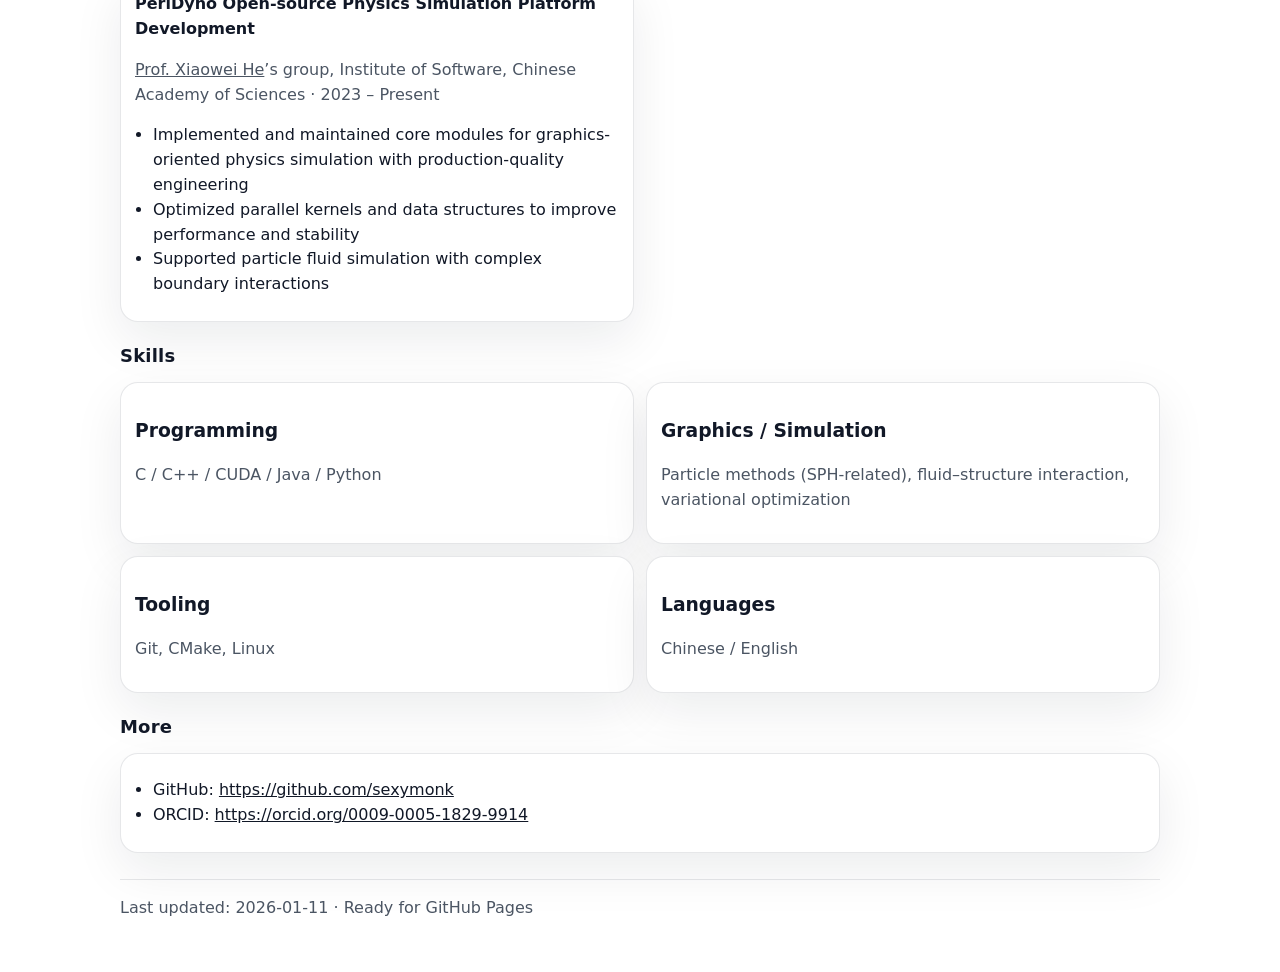
==== commit 131d1cdf: "Update homepage content and light theme" ====
--- a/index.html
+++ b/index.html
@@ -157,13 +157,6 @@
               <li>支持粒子流体与复杂边界/碰撞交互场景</li>
             </ul>
           </article>
-          <article class="card project">
-            <h3>无人机定位研究与实现（学业论文）</h3>
-            <p class="muted">MATLAB · 2018 – 2019</p>
-            <ul>
-              <li>对射频信号进行处理，搭建定位计算流程并完成实现</li>
-            </ul>
-          </article>
         </div>
       </section>
 
@@ -195,15 +188,6 @@
           <ul>
             <li>GitHub：<a href="https://github.com/sexymonk" target="_blank" rel="noreferrer">https://github.com/sexymonk</a></li>
             <li>ORCID：<a href="https://orcid.org/0009-0005-1829-9914" target="_blank" rel="noreferrer">https://orcid.org/0009-0005-1829-9914</a></li>
-          </ul>
-        </div>
-      </section>
-
-      <section class="section">
-        <h2>助教经历</h2>
-        <div class="card">
-          <ul>
-            <li>中国科学院大学《自然灾害空间观测技术》课程助教（2025.03 – 2025.07）</li>
           </ul>
         </div>
       </section>
@@ -297,13 +281,6 @@
               <li>Supported particle fluid simulation with complex boundary interactions</li>
             </ul>
           </article>
-          <article class="card project">
-            <h3>UAV Localization from RF Signals (thesis project)</h3>
-            <p class="muted">MATLAB · 2018 – 2019</p>
-            <ul>
-              <li>Built a signal processing pipeline and implemented RF-based localization</li>
-            </ul>
-          </article>
         </div>
       </section>
 
@@ -335,15 +312,6 @@
           <ul>
             <li>GitHub: <a href="https://github.com/sexymonk" target="_blank" rel="noreferrer">https://github.com/sexymonk</a></li>
             <li>ORCID: <a href="https://orcid.org/0009-0005-1829-9914" target="_blank" rel="noreferrer">https://orcid.org/0009-0005-1829-9914</a></li>
-          </ul>
-        </div>
-      </section>
-
-      <section class="section">
-        <h2>Teaching</h2>
-        <div class="card">
-          <ul>
-            <li>Teaching Assistant, “Spatial Observation Technology for Natural Disasters”, UCAS (2025.03 – 2025.07)</li>
           </ul>
         </div>
       </section>
--- a/assets/style.css
+++ b/assets/style.css
@@ -1,13 +1,13 @@
 :root{
-  --bg:#0b1220;
-  --panel:#0f1b33;
-  --card:#121f3b;
-  --text:#e8eeff;
-  --muted:#aab7de;
-  --accent:#6ea8fe;
-  --accent2:#67e8f9;
-  --border:rgba(255,255,255,.08);
-  --shadow:0 20px 60px rgba(0,0,0,.35);
+  --bg:#ffffff;
+  --panel:#f8fafc;
+  --card:#ffffff;
+  --text:#111827;
+  --muted:#4b5563;
+  --accent:#2563eb;
+  --accent2:#0891b2;
+  --border:rgba(15,23,42,.10);
+  --shadow:0 18px 50px rgba(15,23,42,.08);
   --radius:18px;
   --max:1040px;
   --mono: ui-monospace, SFMono-Regular, Menlo, Monaco, Consolas, "Liberation Mono", "Courier New", monospace;
@@ -20,10 +20,7 @@
   margin:0;
   font-family:var(--sans);
   color:var(--text);
-  background:
-    radial-gradient(1200px 500px at 20% -10%, rgba(110,168,254,.25), transparent 60%),
-    radial-gradient(900px 500px at 90% 20%, rgba(103,232,249,.18), transparent 60%),
-    var(--bg);
+  background:var(--bg);
   line-height:1.55;
 }
 
@@ -42,7 +39,7 @@
 .header{
   padding:42px 0 18px;
   border-bottom:1px solid var(--border);
-  background: linear-gradient(180deg, rgba(18,31,59,.45), rgba(18,31,59,0));
+  background: linear-gradient(180deg, #f8fbff, #ffffff);
 }
 
 .header-inner{
@@ -64,7 +61,7 @@
   border:1px solid var(--border);
   box-shadow:var(--shadow);
   object-fit:cover;
-  background:rgba(255,255,255,.04);
+  background:#f3f4f6;
 }
 
 .name{margin:0; font-size:28px; letter-spacing:.2px}
@@ -75,7 +72,7 @@
 .pill{
   appearance:none;
   border:1px solid var(--border);
-  background: linear-gradient(180deg, rgba(110,168,254,.16), rgba(110,168,254,.05));
+  background: linear-gradient(180deg, rgba(37,99,235,.10), rgba(37,99,235,.04));
   color:var(--text);
   padding:9px 12px;
   border-radius:999px;
@@ -84,19 +81,19 @@
   font-size:14px;
   cursor:pointer;
 }
-.pill.secondary{background:rgba(255,255,255,.04)}
-.pill:hover{border-color:rgba(255,255,255,.18)}
+.pill.secondary{background:#ffffff}
+.pill:hover{border-color:rgba(37,99,235,.28); background:rgba(37,99,235,.08)}
 
 .main{padding:22px 0 52px}
 .section{margin:18px 0 20px}
 .section h2{margin:0 0 12px; font-size:18px; letter-spacing:.2px}
 
 .card{
-  background: linear-gradient(180deg, rgba(255,255,255,.05), rgba(255,255,255,.03));
+  background: var(--card);
   border:1px solid var(--border);
   border-radius:var(--radius);
   padding:14px 14px;
-  box-shadow: 0 1px 0 rgba(255,255,255,.05) inset;
+  box-shadow:var(--shadow);
 }
 
 .muted{color:var(--muted)}
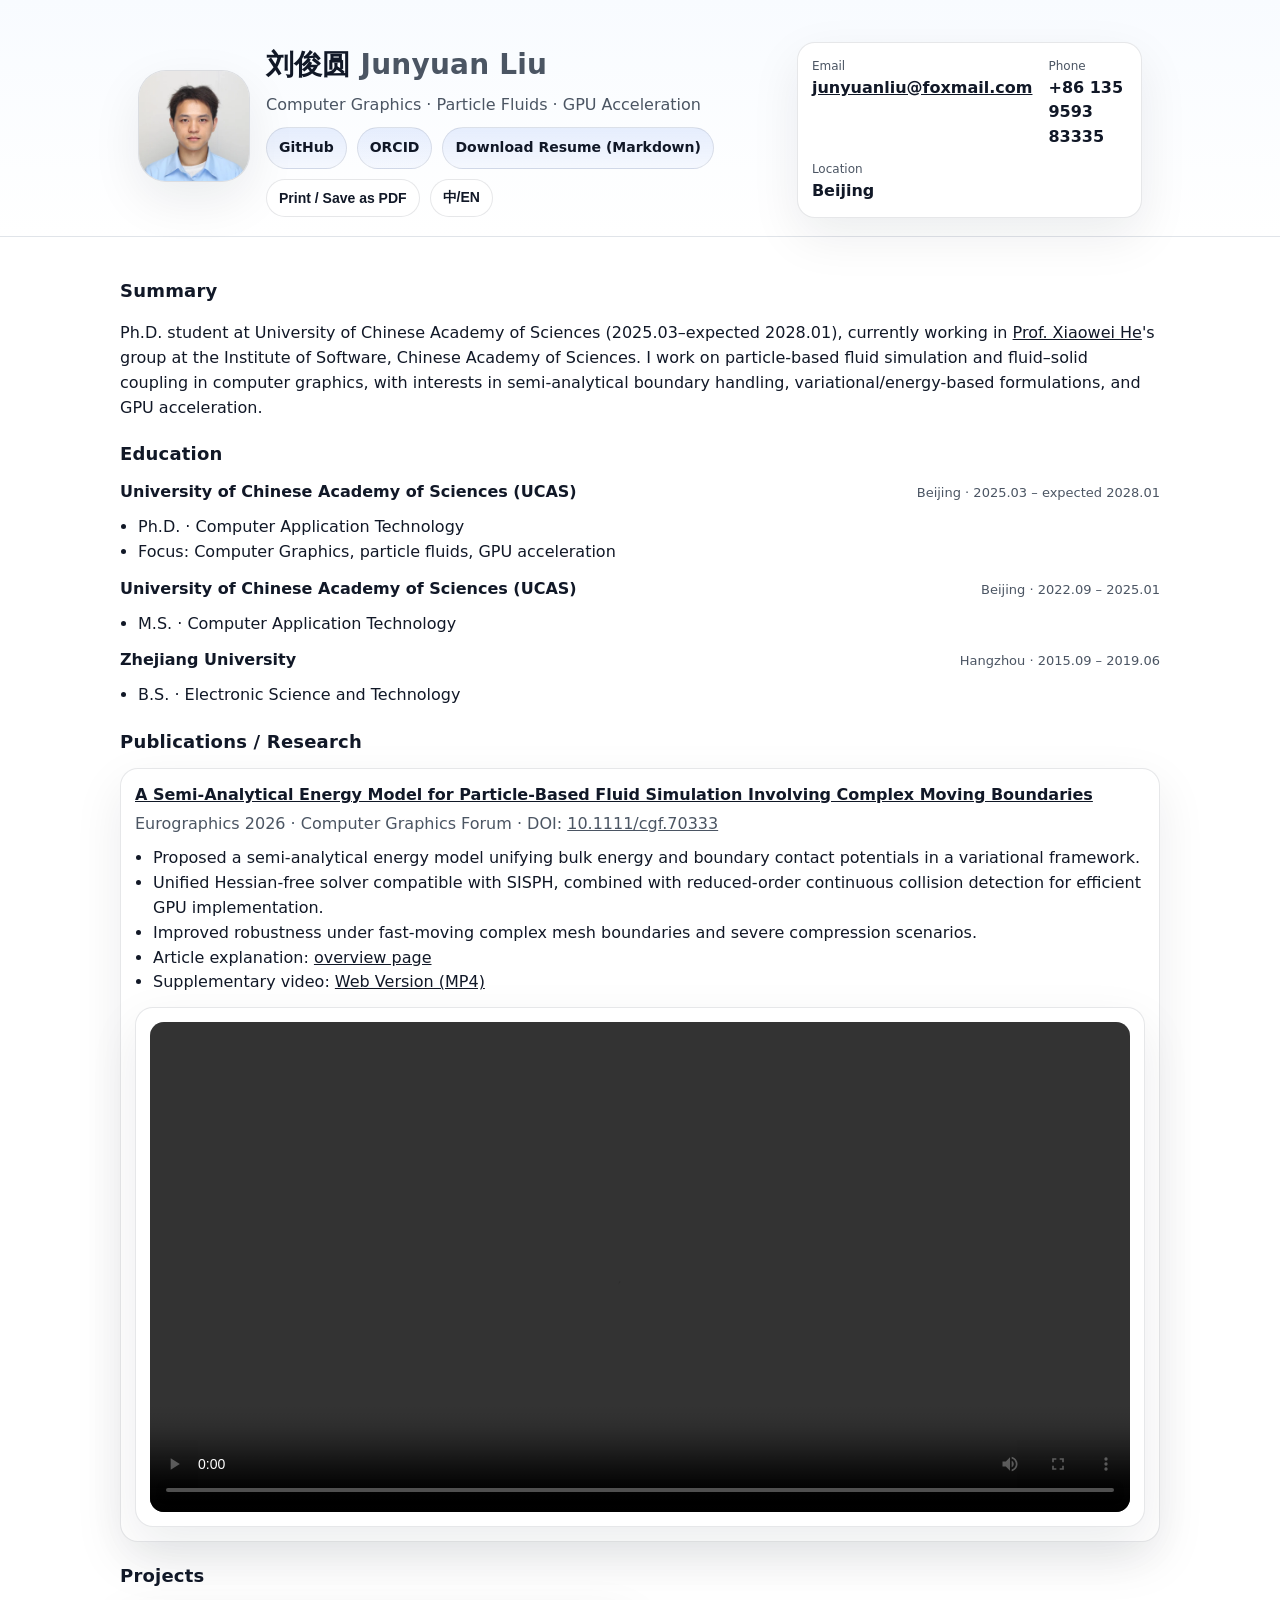
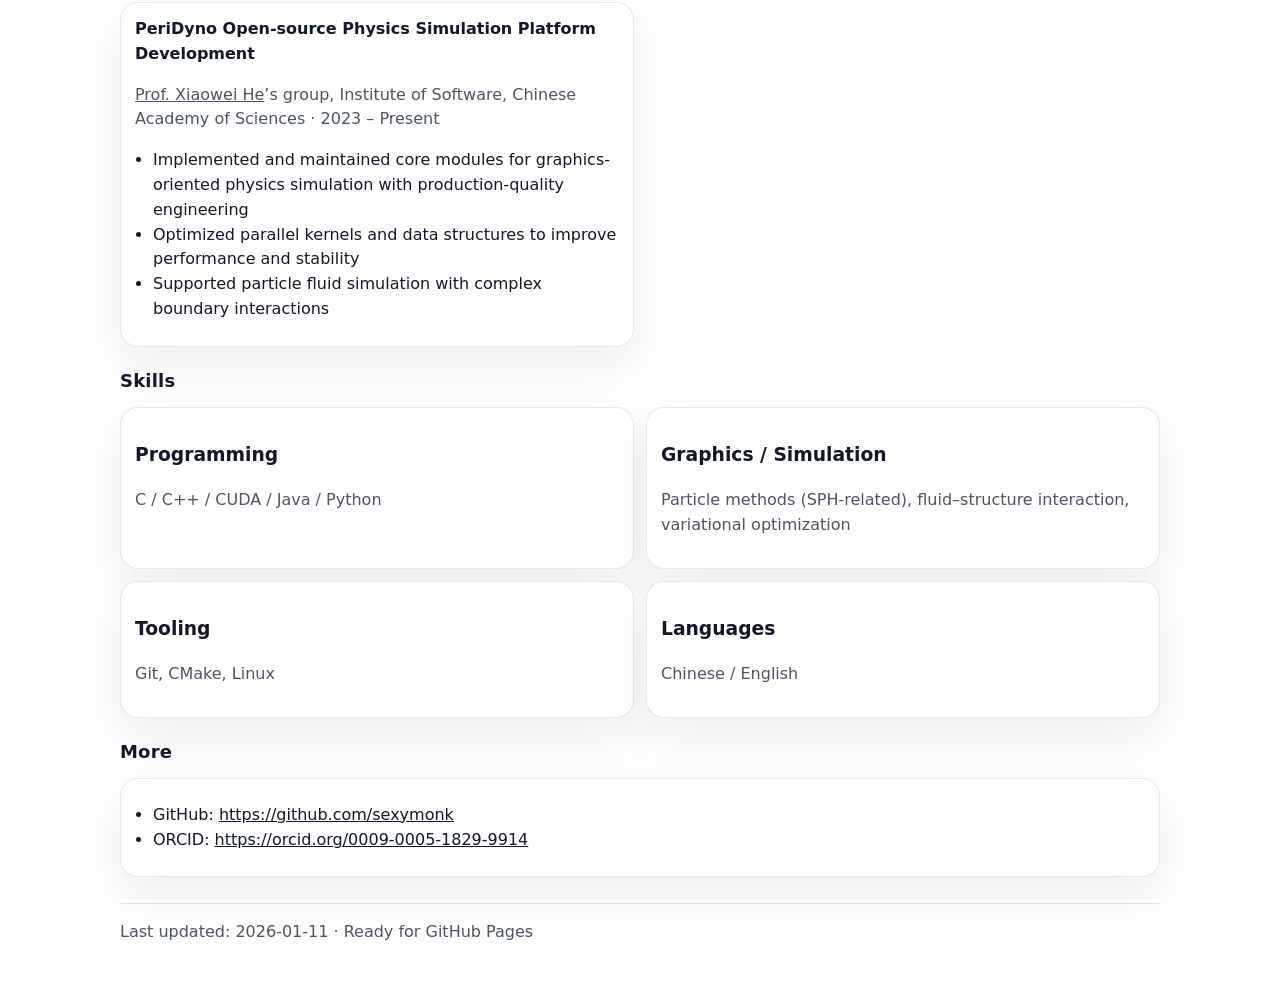
==== commit f8a0b5e4: "Add EG2026 paper explanation page" ====
--- a/index.html
+++ b/index.html
@@ -103,7 +103,7 @@
             </div>
             <div class="item-body">
               <ul>
-                <li>硕士研究生 · 计算机应用技术 · GPA 3.54 / 4.0</li>
+                <li>硕士研究生 · 计算机应用技术</li>
               </ul>
             </div>
           </article>
@@ -115,7 +115,7 @@
             </div>
             <div class="item-body">
               <ul>
-                <li>本科 · 电子科学与技术 · GPA 3.11 / 4.0</li>
+                <li>本科 · 电子科学与技术</li>
               </ul>
             </div>
           </article>
@@ -125,12 +125,13 @@
       <section class="section">
         <h2>科研 / 论文</h2>
         <article class="card publication">
-          <div class="pub-title">A Semi-Analytical Energy Model for Particle-Based Fluid Simulation Involving Complex Moving Boundaries</div>
-          <div class="pub-meta">Eurographics 2026 · Computer Graphics Forum</div>
+          <div class="pub-title"><a href="publication/eg2026-semi-analytical-energy/">A Semi-Analytical Energy Model for Particle-Based Fluid Simulation Involving Complex Moving Boundaries</a></div>
+          <div class="pub-meta">Eurographics 2026 · Computer Graphics Forum · DOI: <a href="https://doi.org/10.1111/cgf.70333" target="_blank" rel="noreferrer">10.1111/cgf.70333</a></div>
           <ul class="pub-points">
             <li>提出半解析能量模型，将流体体能与边界接触势统一在变分框架内。</li>
             <li>与 SISPH 兼容的 Hessian-free 统一求解器 + 降阶连续碰撞检测，支持 GPU 高效实现。</li>
             <li>在复杂移动网格与强压缩场景下提升稳健性与抗穿透表现。</li>
+            <li>文章讲解：<a href="publication/eg2026-semi-analytical-energy/">中文介绍页</a></li>
             <li>
               补充视频：
               <a href="media/supplementary.web.mp4" target="_blank" rel="noreferrer">Web Version (MP4)</a>
@@ -227,7 +228,7 @@
             </div>
             <div class="item-body">
               <ul>
-                <li>M.S. · Computer Application Technology · GPA 3.54 / 4.0</li>
+                <li>M.S. · Computer Application Technology</li>
               </ul>
             </div>
           </article>
@@ -239,7 +240,7 @@
             </div>
             <div class="item-body">
               <ul>
-                <li>B.S. · Electronic Science and Technology · GPA 3.11 / 4.0</li>
+                <li>B.S. · Electronic Science and Technology</li>
               </ul>
             </div>
           </article>
@@ -249,12 +250,13 @@
       <section class="section">
         <h2>Publications / Research</h2>
         <article class="card publication">
-          <div class="pub-title">A Semi-Analytical Energy Model for Particle-Based Fluid Simulation Involving Complex Moving Boundaries</div>
-          <div class="pub-meta">Eurographics 2026 · Computer Graphics Forum</div>
+          <div class="pub-title"><a href="publication/eg2026-semi-analytical-energy/">A Semi-Analytical Energy Model for Particle-Based Fluid Simulation Involving Complex Moving Boundaries</a></div>
+          <div class="pub-meta">Eurographics 2026 · Computer Graphics Forum · DOI: <a href="https://doi.org/10.1111/cgf.70333" target="_blank" rel="noreferrer">10.1111/cgf.70333</a></div>
           <ul class="pub-points">
             <li>Proposed a semi-analytical energy model unifying bulk energy and boundary contact potentials in a variational framework.</li>
             <li>Unified Hessian-free solver compatible with SISPH, combined with reduced-order continuous collision detection for efficient GPU implementation.</li>
             <li>Improved robustness under fast-moving complex mesh boundaries and severe compression scenarios.</li>
+            <li>Article explanation: <a href="publication/eg2026-semi-analytical-energy/">overview page</a></li>
             <li>
               Supplementary video:
               <a href="media/supplementary.web.mp4" target="_blank" rel="noreferrer">Web Version (MP4)</a>
@@ -328,3 +330,4 @@
   <script src="assets/main.js"></script>
 </body>
 </html>
+
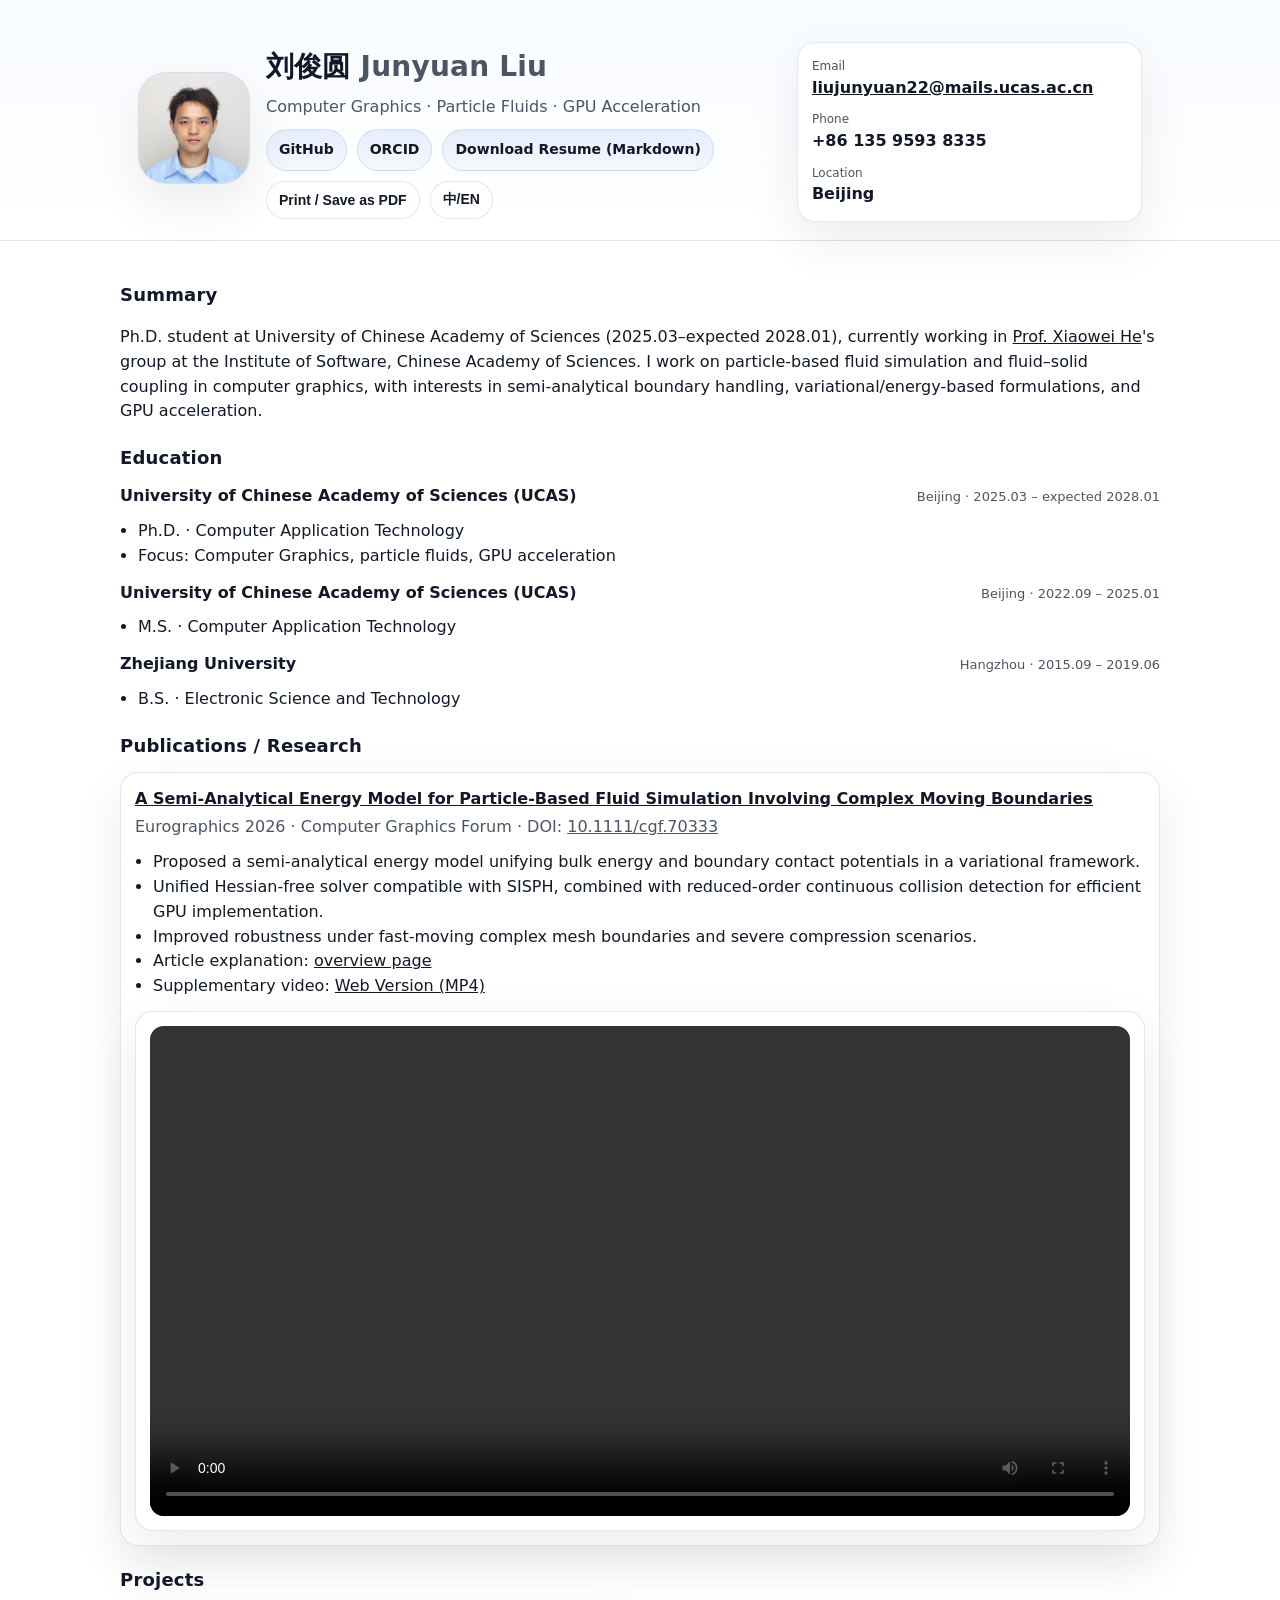
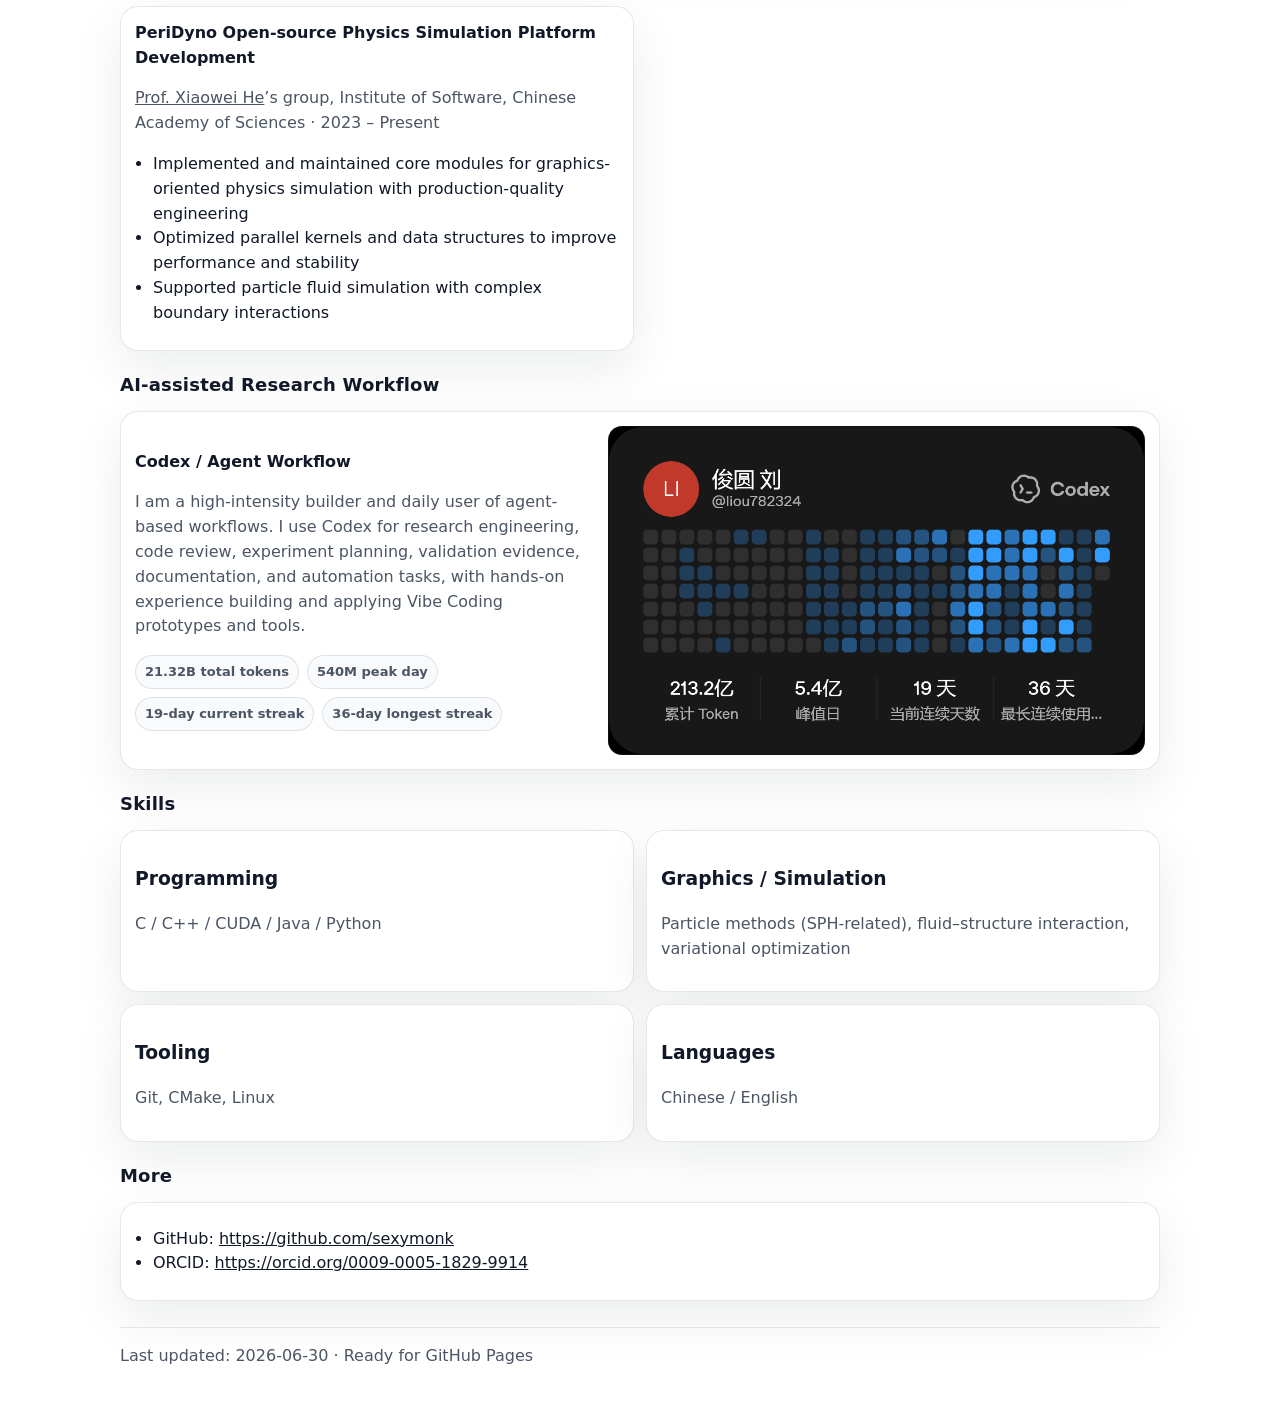
==== commit bf719467: "Add Codex activity workflow to homepage" ====
--- a/index.html
+++ b/index.html
@@ -45,14 +45,14 @@
               <span class="lang-inline" data-lang="zh">邮箱</span>
               <span class="lang-inline" data-lang="en">Email</span>
             </div>
-            <div class="value"><a href="mailto:junyuanliu@foxmail.com">junyuanliu@foxmail.com</a></div>
+            <div class="value"><a href="mailto:liujunyuan22@mails.ucas.ac.cn">liujunyuan22@mails.ucas.ac.cn</a></div>
           </div>
           <div>
             <div class="label">
               <span class="lang-inline" data-lang="zh">电话</span>
               <span class="lang-inline" data-lang="en">Phone</span>
             </div>
-            <div class="value">+86 135 9593 83335</div>
+            <div class="value">+86 135 9593 8335</div>
           </div>
           <div>
             <div class="label">
@@ -162,6 +162,26 @@
       </section>
 
       <section class="section">
+        <h2>AI 辅助科研工程流程</h2>
+        <article class="card ai-workflow">
+          <div>
+            <h3>Codex / Agent 工作流</h3>
+            <p class="muted">
+              高强度 Agent 工作流搭建者与深度用户，长期使用 Codex 协同完成科研项目、代码审阅、实验验证、资料整理和自动化任务。
+              具备多个 Vibe Coding 原型/工具的开发与应用经验，关注 Agent/Harness、Physical AI 与 AI 自动化趋势，并将 AI 工具融入科研工程流程以提升迭代效率和验证质量。
+            </p>
+            <div class="metric-row">
+              <span>累计 Token 213.2 亿</span>
+              <span>峰值日 5.4 亿</span>
+              <span>当前连续 19 天</span>
+              <span>最长连续 36 天</span>
+            </div>
+          </div>
+          <img class="activity-image" src="assets/codex-activity.png?v=20260630" alt="Codex token usage activity graph" loading="lazy" />
+        </article>
+      </section>
+
+      <section class="section">
         <h2>技能</h2>
         <div class="grid">
           <article class="card">
@@ -287,6 +307,27 @@
       </section>
 
       <section class="section">
+        <h2>AI-assisted Research Workflow</h2>
+        <article class="card ai-workflow">
+          <div>
+            <h3>Codex / Agent Workflow</h3>
+            <p class="muted">
+              I am a high-intensity builder and daily user of agent-based workflows. I use Codex for research engineering,
+              code review, experiment planning, validation evidence, documentation, and automation tasks, with hands-on
+              experience building and applying Vibe Coding prototypes and tools.
+            </p>
+            <div class="metric-row">
+              <span>21.32B total tokens</span>
+              <span>540M peak day</span>
+              <span>19-day current streak</span>
+              <span>36-day longest streak</span>
+            </div>
+          </div>
+          <img class="activity-image" src="assets/codex-activity.png?v=20260630" alt="Codex token usage activity graph" loading="lazy" />
+        </article>
+      </section>
+
+      <section class="section">
         <h2>Skills</h2>
         <div class="grid">
           <article class="card">
@@ -321,8 +362,8 @@
 
     <footer class="footer">
       <div class="muted">
-        <span class="lang-inline" data-lang="zh">最后更新：2026-01-11 · 可直接部署到 GitHub Pages</span>
-        <span class="lang-inline" data-lang="en">Last updated: 2026-01-11 · Ready for GitHub Pages</span>
+        <span class="lang-inline" data-lang="zh">最后更新：2026-06-30 · 可直接部署到 GitHub Pages</span>
+        <span class="lang-inline" data-lang="en">Last updated: 2026-06-30 · Ready for GitHub Pages</span>
       </div>
     </footer>
   </main>
--- a/assets/style.css
+++ b/assets/style.css
@@ -102,7 +102,7 @@
 .contact{display:flex; align-items:center}
 .contact-grid{
   display:grid;
-  grid-template-columns: 1fr 1fr;
+  grid-template-columns: 1fr;
   gap:10px 16px;
   width:100%;
 }
@@ -121,6 +121,41 @@
 }
 
 .project h3{margin:0 0 6px; font-size:16px}
+
+.ai-workflow{
+  display:grid;
+  grid-template-columns: minmax(0, .92fr) minmax(280px, 1.08fr);
+  gap:16px;
+  align-items:center;
+}
+
+.ai-workflow h3{margin:0 0 6px; font-size:16px}
+
+.metric-row{
+  display:flex;
+  flex-wrap:wrap;
+  gap:8px;
+  margin-top:12px;
+}
+
+.metric-row span{
+  display:inline-flex;
+  border:1px solid var(--border);
+  border-radius:999px;
+  padding:6px 9px;
+  background:var(--panel);
+  color:var(--muted);
+  font-size:13px;
+  font-weight:650;
+}
+
+.activity-image{
+  width:100%;
+  border-radius:14px;
+  border:1px solid rgba(15,23,42,.12);
+  display:block;
+  background:#111;
+}
 
 .publication .pub-title{font-weight:750}
 .publication .pub-meta{margin-top:4px; color:var(--muted)}
@@ -145,6 +180,7 @@
 @media (max-width: 860px){
   .header-inner{grid-template-columns:1fr}
   .contact-grid{grid-template-columns:1fr 1fr}
+  .ai-workflow{grid-template-columns:1fr}
 }
 @media (max-width: 520px){
   .identity{align-items:flex-start}
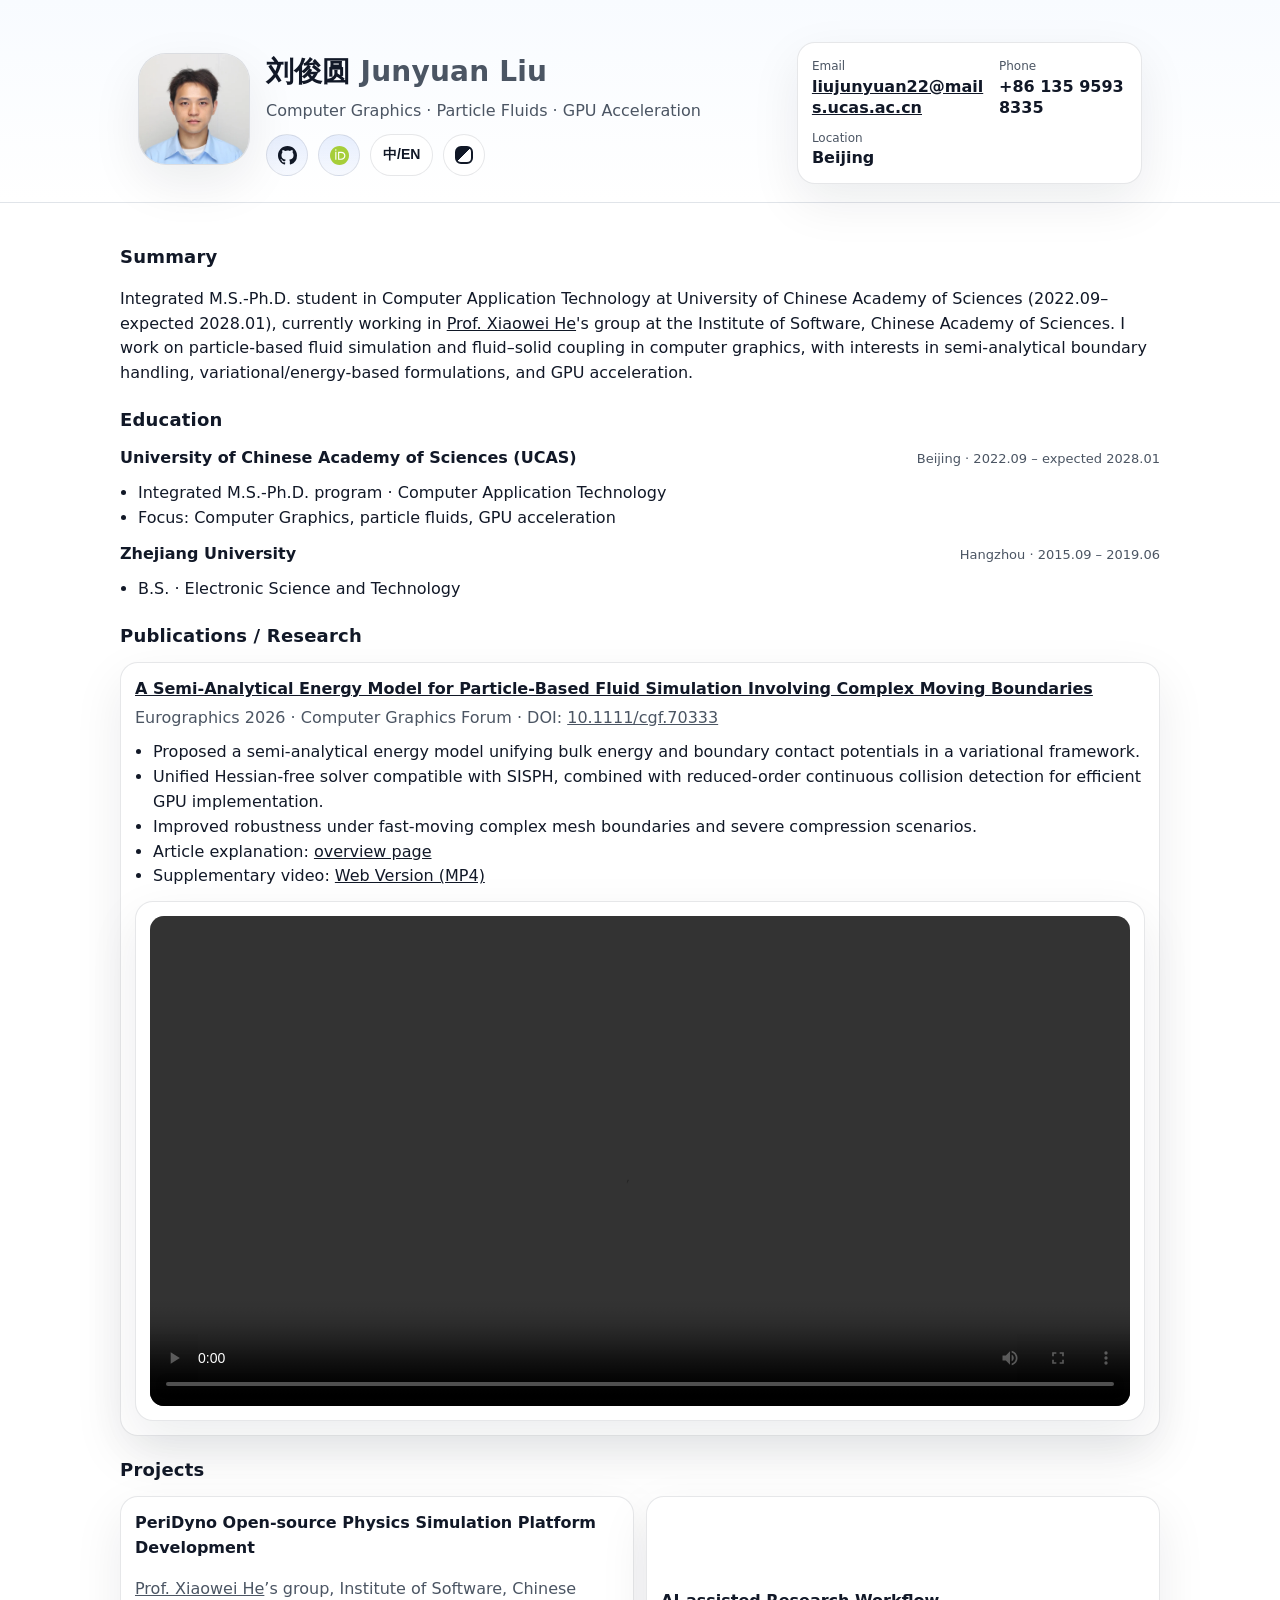
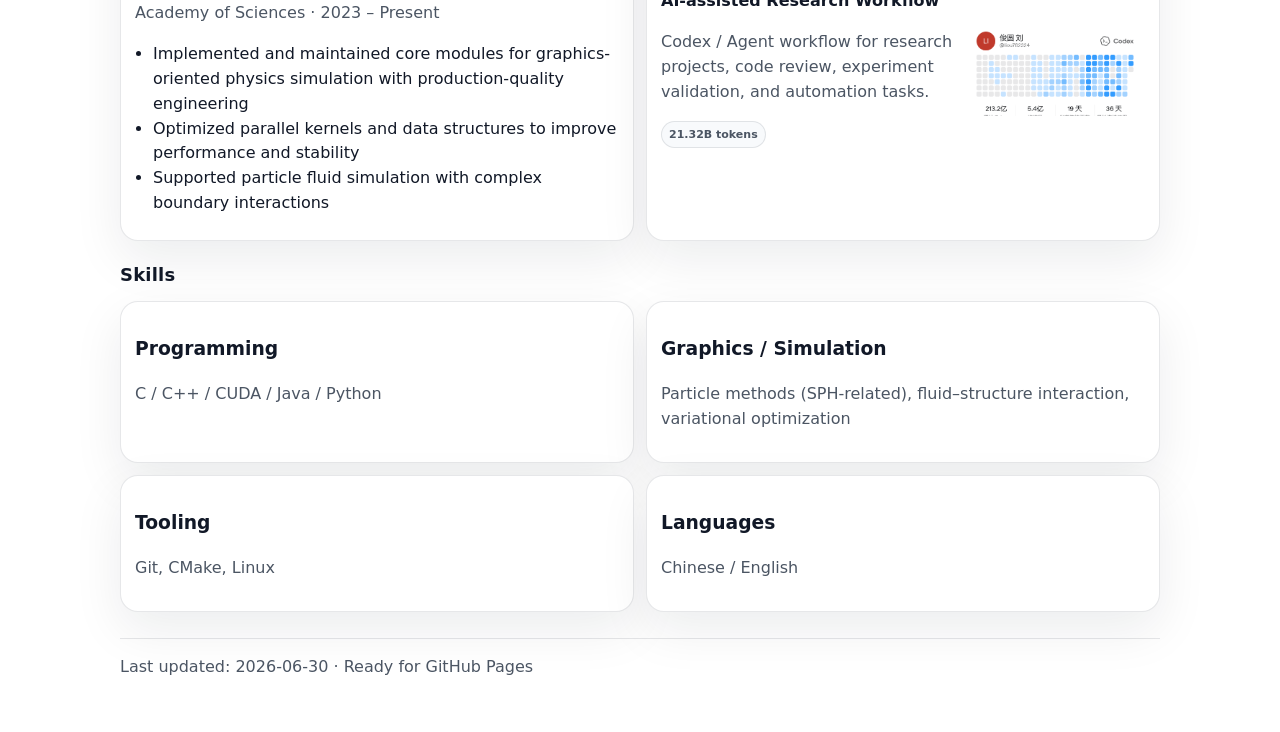
==== commit 30f284c3: "Update homepage Codex activity section" ====
--- a/index.html
+++ b/index.html
@@ -6,7 +6,7 @@
   <title>刘俊圆 Junyuan Liu | 简历</title>
   <meta name="description" content="刘俊圆（Junyuan Liu）的个人简历与项目展示，面向实习岗位投递。" />
   <link rel="icon" href="assets/favicon.svg" type="image/svg+xml" />
-  <link rel="stylesheet" href="assets/style.css" />
+  <link rel="stylesheet" href="assets/style.css?v=20260630-icons" />
 </head>
 <body class="lang-zh">
   <a class="skip" href="#content">跳到正文</a>
@@ -25,36 +25,42 @@
             <span class="lang-inline" data-lang="en">Computer Graphics · Particle Fluids · GPU Acceleration</span>
           </p>
           <div class="links">
-            <a class="pill" href="https://github.com/sexymonk" target="_blank" rel="noreferrer">GitHub</a>
-            <a class="pill" href="https://orcid.org/0009-0005-1829-9914" target="_blank" rel="noreferrer">ORCID</a>
-            <a class="pill lang-inline" data-lang="zh" href="resume/resume.zh-CN.md" target="_blank" rel="noreferrer">下载简历（Markdown）</a>
-            <a class="pill lang-inline" data-lang="en" href="resume/resume.en.md" target="_blank" rel="noreferrer">Download Resume (Markdown)</a>
-            <button class="pill secondary" id="printBtn" type="button">
-              <span class="lang-inline" data-lang="zh">打印 / 导出 PDF</span>
-              <span class="lang-inline" data-lang="en">Print / Save as PDF</span>
+            <a class="pill icon-pill brand-pill" href="https://github.com/sexymonk" target="_blank" rel="noreferrer" aria-label="GitHub" title="GitHub">
+              <svg class="brand-icon github-icon" viewBox="0 0 16 16" aria-hidden="true">
+                <path d="M8 0C3.58 0 0 3.58 0 8c0 3.54 2.29 6.53 5.47 7.59.4.07.55-.17.55-.38 0-.19-.01-.82-.01-1.49-2.01.37-2.53-.49-2.69-.94-.09-.23-.48-.94-.82-1.13-.28-.15-.68-.52-.01-.53.63-.01 1.08.58 1.23.82.72 1.21 1.87.87 2.33.66.07-.52.28-.87.51-1.07-1.78-.2-3.64-.89-3.64-3.95 0-.87.31-1.59.82-2.15-.08-.2-.36-1.02.08-2.12 0 0 .67-.21 2.2.82A7.66 7.66 0 0 1 8 3.87c.68 0 1.36.09 2 .26 1.53-1.04 2.2-.82 2.2-.82.44 1.1.16 1.92.08 2.12.51.56.82 1.27.82 2.15 0 3.07-1.87 3.75-3.65 3.95.29.25.54.73.54 1.48 0 1.07-.01 1.93-.01 2.2 0 .21.15.46.55.38A8.013 8.013 0 0 0 16 8c0-4.42-3.58-8-8-8Z" />
+              </svg>
+            </a>
+            <a class="pill icon-pill brand-pill" href="https://orcid.org/0009-0005-1829-9914" target="_blank" rel="noreferrer" aria-label="ORCID" title="ORCID">
+              <svg class="brand-icon orcid-icon" viewBox="0 0 256 256" aria-hidden="true">
+                <path class="orcid-bg" d="M256 128c0 70.7-57.3 128-128 128S0 198.7 0 128 57.3 0 128 0s128 57.3 128 128Z" />
+                <path class="orcid-id" d="M86.3 186.2H70.9V79.1h15.4v107.1ZM78.6 64.4c-5.5 0-9.9-4.5-9.9-9.9s4.5-9.9 9.9-9.9 9.9 4.5 9.9 9.9-4.4 9.9-9.9 9.9ZM108.9 79.1h41.6c39.6 0 57 28.3 57 53.6 0 27.5-21.5 53.6-56.8 53.6h-41.8V79.1Zm15.4 93.3h24.5c34.9 0 42.9-26.5 42.9-39.7 0-21.5-13.7-39.7-43.7-39.7h-23.7v79.4Z" />
+              </svg>
+            </a>
+            <button class="pill secondary" id="langToggle" type="button">中/EN</button>
+            <button class="pill secondary icon-pill" id="themeToggle" type="button" aria-label="切换背景颜色" title="切换背景颜色">
+              <span class="theme-icon" aria-hidden="true"></span>
             </button>
-            <button class="pill secondary" id="langToggle" type="button">中/EN</button>
           </div>
         </div>
       </div>
 
       <div class="contact card">
         <div class="contact-grid">
-          <div>
+          <div class="contact-cell">
             <div class="label">
               <span class="lang-inline" data-lang="zh">邮箱</span>
               <span class="lang-inline" data-lang="en">Email</span>
             </div>
             <div class="value"><a href="mailto:liujunyuan22@mails.ucas.ac.cn">liujunyuan22@mails.ucas.ac.cn</a></div>
           </div>
-          <div>
+          <div class="contact-cell">
             <div class="label">
               <span class="lang-inline" data-lang="zh">电话</span>
               <span class="lang-inline" data-lang="en">Phone</span>
             </div>
             <div class="value">+86 135 9593 8335</div>
           </div>
-          <div>
+          <div class="contact-cell">
             <div class="label">
               <span class="lang-inline" data-lang="zh">城市</span>
               <span class="lang-inline" data-lang="en">Location</span>
@@ -74,7 +80,7 @@
       <section class="section">
         <h2>个人简介</h2>
         <p>
-          中国科学院大学（UCAS）博士研究生在读（2025.03–预计 2028.01），目前在中国科学院软件研究所
+          中国科学院大学（UCAS）计算机应用技术硕博连读博士研究生在读（2022.09–预计 2028.01），目前在中国科学院软件研究所
           <a href="https://peridynamics.com/index.html" target="_blank" rel="noreferrer">何小伟</a>老师团队开展研究与开发。
           研究方向聚焦于计算机图形学中的粒子流体仿真与流固耦合，关注半解析边界处理、能量/变分优化框架与 GPU 加速实现；具备 C/C++/CUDA 工程实现能力与软件平台开发实践。
         </p>
@@ -86,24 +92,12 @@
           <article class="item">
             <div class="item-head">
               <h3>中国科学院大学（University of Chinese Academy of Sciences）</h3>
-              <div class="meta">北京 · 2025.03 – 预计 2028.01</div>
+              <div class="meta">北京 · 2022.09 – 预计 2028.01</div>
             </div>
             <div class="item-body">
               <ul>
-                <li>博士研究生 · 计算机应用技术</li>
+                <li>硕博连读博士研究生 · 计算机应用技术</li>
                 <li>方向：计算机图形学、粒子流体仿真、GPU 加速</li>
-              </ul>
-            </div>
-          </article>
-
-          <article class="item">
-            <div class="item-head">
-              <h3>中国科学院大学（University of Chinese Academy of Sciences）</h3>
-              <div class="meta">北京 · 2022.09 – 2025.01</div>
-            </div>
-            <div class="item-body">
-              <ul>
-                <li>硕士研究生 · 计算机应用技术</li>
               </ul>
             </div>
           </article>
@@ -158,27 +152,17 @@
               <li>支持粒子流体与复杂边界/碰撞交互场景</li>
             </ul>
           </article>
-        </div>
-      </section>
-
-      <section class="section">
-        <h2>AI 辅助科研工程流程</h2>
-        <article class="card ai-workflow">
-          <div>
-            <h3>Codex / Agent 工作流</h3>
-            <p class="muted">
-              高强度 Agent 工作流搭建者与深度用户，长期使用 Codex 协同完成科研项目、代码审阅、实验验证、资料整理和自动化任务。
-              具备多个 Vibe Coding 原型/工具的开发与应用经验，关注 Agent/Harness、Physical AI 与 AI 自动化趋势，并将 AI 工具融入科研工程流程以提升迭代效率和验证质量。
-            </p>
-            <div class="metric-row">
-              <span>累计 Token 213.2 亿</span>
-              <span>峰值日 5.4 亿</span>
-              <span>当前连续 19 天</span>
-              <span>最长连续 36 天</span>
-            </div>
-          </div>
-          <img class="activity-image" src="assets/codex-activity.png?v=20260630" alt="Codex token usage activity graph" loading="lazy" />
-        </article>
+          <article class="card project activity-card">
+            <div>
+              <h3>AI 辅助科研工程流程</h3>
+              <p class="muted">Codex / Agent 工作流用于科研项目、代码审阅、实验验证和自动化任务。</p>
+              <div class="activity-mini-metrics">
+                <span>213.2 亿 Token</span>
+              </div>
+            </div>
+            <img class="activity-thumb" src="assets/codex-activity-light.png?v=20260630-light" data-light-src="assets/codex-activity-light.png?v=20260630-light" data-dark-src="assets/codex-activity.png?v=20260630-dark" alt="Codex token usage activity graph" loading="lazy" />
+          </article>
+        </div>
       </section>
 
       <section class="section">
@@ -203,22 +187,13 @@
         </div>
       </section>
 
-      <section class="section">
-        <h2>补充信息</h2>
-        <div class="card">
-          <ul>
-            <li>GitHub：<a href="https://github.com/sexymonk" target="_blank" rel="noreferrer">https://github.com/sexymonk</a></li>
-            <li>ORCID：<a href="https://orcid.org/0009-0005-1829-9914" target="_blank" rel="noreferrer">https://orcid.org/0009-0005-1829-9914</a></li>
-          </ul>
-        </div>
-      </section>
     </div>
 
     <div class="lang-block" data-lang="en">
       <section class="section">
         <h2>Summary</h2>
         <p>
-          Ph.D. student at University of Chinese Academy of Sciences (2025.03–expected 2028.01), currently working in
+          Integrated M.S.-Ph.D. student in Computer Application Technology at University of Chinese Academy of Sciences (2022.09–expected 2028.01), currently working in
           <a href="https://peridynamics.com/index.html" target="_blank" rel="noreferrer">Prof. Xiaowei He</a>'s group at the Institute of Software, Chinese Academy of Sciences.
           I work on particle-based fluid simulation and fluid–solid coupling in computer graphics,
           with interests in semi-analytical boundary handling, variational/energy-based formulations, and GPU acceleration.
@@ -231,24 +206,12 @@
           <article class="item">
             <div class="item-head">
               <h3>University of Chinese Academy of Sciences (UCAS)</h3>
-              <div class="meta">Beijing · 2025.03 – expected 2028.01</div>
+              <div class="meta">Beijing · 2022.09 – expected 2028.01</div>
             </div>
             <div class="item-body">
               <ul>
-                <li>Ph.D. · Computer Application Technology</li>
+                <li>Integrated M.S.-Ph.D. program · Computer Application Technology</li>
                 <li>Focus: Computer Graphics, particle fluids, GPU acceleration</li>
-              </ul>
-            </div>
-          </article>
-
-          <article class="item">
-            <div class="item-head">
-              <h3>University of Chinese Academy of Sciences (UCAS)</h3>
-              <div class="meta">Beijing · 2022.09 – 2025.01</div>
-            </div>
-            <div class="item-body">
-              <ul>
-                <li>M.S. · Computer Application Technology</li>
               </ul>
             </div>
           </article>
@@ -303,28 +266,17 @@
               <li>Supported particle fluid simulation with complex boundary interactions</li>
             </ul>
           </article>
-        </div>
-      </section>
-
-      <section class="section">
-        <h2>AI-assisted Research Workflow</h2>
-        <article class="card ai-workflow">
-          <div>
-            <h3>Codex / Agent Workflow</h3>
-            <p class="muted">
-              I am a high-intensity builder and daily user of agent-based workflows. I use Codex for research engineering,
-              code review, experiment planning, validation evidence, documentation, and automation tasks, with hands-on
-              experience building and applying Vibe Coding prototypes and tools.
-            </p>
-            <div class="metric-row">
-              <span>21.32B total tokens</span>
-              <span>540M peak day</span>
-              <span>19-day current streak</span>
-              <span>36-day longest streak</span>
-            </div>
-          </div>
-          <img class="activity-image" src="assets/codex-activity.png?v=20260630" alt="Codex token usage activity graph" loading="lazy" />
-        </article>
+          <article class="card project activity-card">
+            <div>
+              <h3>AI-assisted Research Workflow</h3>
+              <p class="muted">Codex / Agent workflow for research projects, code review, experiment validation, and automation tasks.</p>
+              <div class="activity-mini-metrics">
+                <span>21.32B tokens</span>
+              </div>
+            </div>
+            <img class="activity-thumb" src="assets/codex-activity-light.png?v=20260630-light" data-light-src="assets/codex-activity-light.png?v=20260630-light" data-dark-src="assets/codex-activity.png?v=20260630-dark" alt="Codex token usage activity graph" loading="lazy" />
+          </article>
+        </div>
       </section>
 
       <section class="section">
@@ -349,15 +301,6 @@
         </div>
       </section>
 
-      <section class="section">
-        <h2>More</h2>
-        <div class="card">
-          <ul>
-            <li>GitHub: <a href="https://github.com/sexymonk" target="_blank" rel="noreferrer">https://github.com/sexymonk</a></li>
-            <li>ORCID: <a href="https://orcid.org/0009-0005-1829-9914" target="_blank" rel="noreferrer">https://orcid.org/0009-0005-1829-9914</a></li>
-          </ul>
-        </div>
-      </section>
     </div>
 
     <footer class="footer">
@@ -368,7 +311,7 @@
     </footer>
   </main>
 
-  <script src="assets/main.js"></script>
+  <script src="assets/main.js?v=20260630-icons"></script>
 </body>
 </html>
 
--- a/assets/style.css
+++ b/assets/style.css
@@ -26,6 +26,28 @@
 
 a{color:inherit}
 
+body.theme-dark{
+  --bg:#181818;
+  --panel:#181818;
+  --card:#181818;
+  --text:#e5edf8;
+  --muted:#a9b7cc;
+  --border:rgba(226,232,240,.16);
+  --shadow:0 18px 50px rgba(0,0,0,.28);
+}
+
+body.theme-dark .header{
+  background:#181818;
+}
+
+body.theme-dark .pill{
+  background:rgba(37,99,235,.16);
+}
+
+body.theme-dark .pill.secondary{
+  background:rgba(255,255,255,.04);
+}
+
 .skip{
   position:absolute; left:-9999px; top:auto; width:1px; height:1px; overflow:hidden;
 }
@@ -84,6 +106,38 @@
 .pill.secondary{background:#ffffff}
 .pill:hover{border-color:rgba(37,99,235,.28); background:rgba(37,99,235,.08)}
 
+.icon-pill{
+  width:42px;
+  height:42px;
+  padding:0;
+  display:inline-grid;
+  place-items:center;
+  flex:0 0 auto;
+}
+
+.theme-icon{
+  width:18px;
+  height:18px;
+  border:2px solid currentColor;
+  border-radius:6px;
+  background:linear-gradient(135deg, currentColor 0 50%, transparent 50%);
+  display:block;
+}
+
+body.theme-dark .theme-icon{
+  background:linear-gradient(135deg, transparent 0 50%, currentColor 50%);
+}
+
+.brand-icon{
+  width:19px;
+  height:19px;
+  display:block;
+}
+
+.github-icon{fill:currentColor}
+.orcid-bg{fill:#a6ce39}
+.orcid-id{fill:#ffffff}
+
 .main{padding:22px 0 52px}
 .section{margin:18px 0 20px}
 .section h2{margin:0 0 12px; font-size:18px; letter-spacing:.2px}
@@ -99,15 +153,29 @@
 .muted{color:var(--muted)}
 .todo{font-family:var(--mono); color: #ffd08a}
 
-.contact{display:flex; align-items:center}
+.contact{
+  display:flex;
+  align-items:center;
+}
 .contact-grid{
   display:grid;
-  grid-template-columns: 1fr;
-  gap:10px 16px;
+  grid-template-columns: minmax(0, 1.25fr) minmax(128px, .75fr);
+  gap:10px 14px;
   width:100%;
 }
+.contact-cell{
+  min-width:0;
+  display:flex;
+  flex-direction:column;
+  justify-content:flex-start;
+}
+.contact-cell:nth-child(3){grid-column:1 / -1}
 .label{font-size:12px; color:var(--muted)}
-.value{font-weight:650}
+.value{
+  font-weight:650;
+  line-height:1.35;
+  word-break:break-word;
+}
 
 .timeline .item{margin-bottom:12px}
 .item-head{display:flex; justify-content:space-between; gap:12px; align-items:baseline}
@@ -118,43 +186,49 @@
   display:grid;
   grid-template-columns: repeat(2, minmax(0, 1fr));
   gap:12px;
-}
+  align-items:stretch;
+}
+
+.grid > .card{height:100%}
 
 .project h3{margin:0 0 6px; font-size:16px}
 
-.ai-workflow{
-  display:grid;
-  grid-template-columns: minmax(0, .92fr) minmax(280px, 1.08fr);
-  gap:16px;
+.activity-card{
+  display:grid;
+  grid-template-columns:minmax(0,1fr) 180px;
+  gap:12px;
   align-items:center;
-}
-
-.ai-workflow h3{margin:0 0 6px; font-size:16px}
-
-.metric-row{
+  height:100%;
+}
+
+.activity-mini-metrics{
   display:flex;
   flex-wrap:wrap;
-  gap:8px;
-  margin-top:12px;
-}
-
-.metric-row span{
+  gap:6px;
+  margin-top:8px;
+}
+
+.activity-mini-metrics span{
   display:inline-flex;
   border:1px solid var(--border);
   border-radius:999px;
-  padding:6px 9px;
+  padding:4px 7px;
   background:var(--panel);
   color:var(--muted);
-  font-size:13px;
+  font-size:11px;
   font-weight:650;
 }
 
-.activity-image{
+.activity-thumb{
   width:100%;
-  border-radius:14px;
-  border:1px solid rgba(15,23,42,.12);
+  height:96px;
+  object-fit:cover;
+  object-position:left top;
+  border-radius:12px;
+  border:0;
   display:block;
-  background:#111;
+  background:transparent;
+  margin:0;
 }
 
 .publication .pub-title{font-weight:750}
@@ -180,13 +254,15 @@
 @media (max-width: 860px){
   .header-inner{grid-template-columns:1fr}
   .contact-grid{grid-template-columns:1fr 1fr}
-  .ai-workflow{grid-template-columns:1fr}
+  .activity-card{grid-template-columns:minmax(0,1fr) 180px}
 }
 @media (max-width: 520px){
   .identity{align-items:flex-start}
   .avatar{width:88px; height:88px; border-radius:22px}
   .grid{grid-template-columns:1fr}
   .contact-grid{grid-template-columns:1fr}
+  .activity-card{grid-template-columns:1fr}
+  .activity-thumb{height:118px}
 }
 
 @media print{
